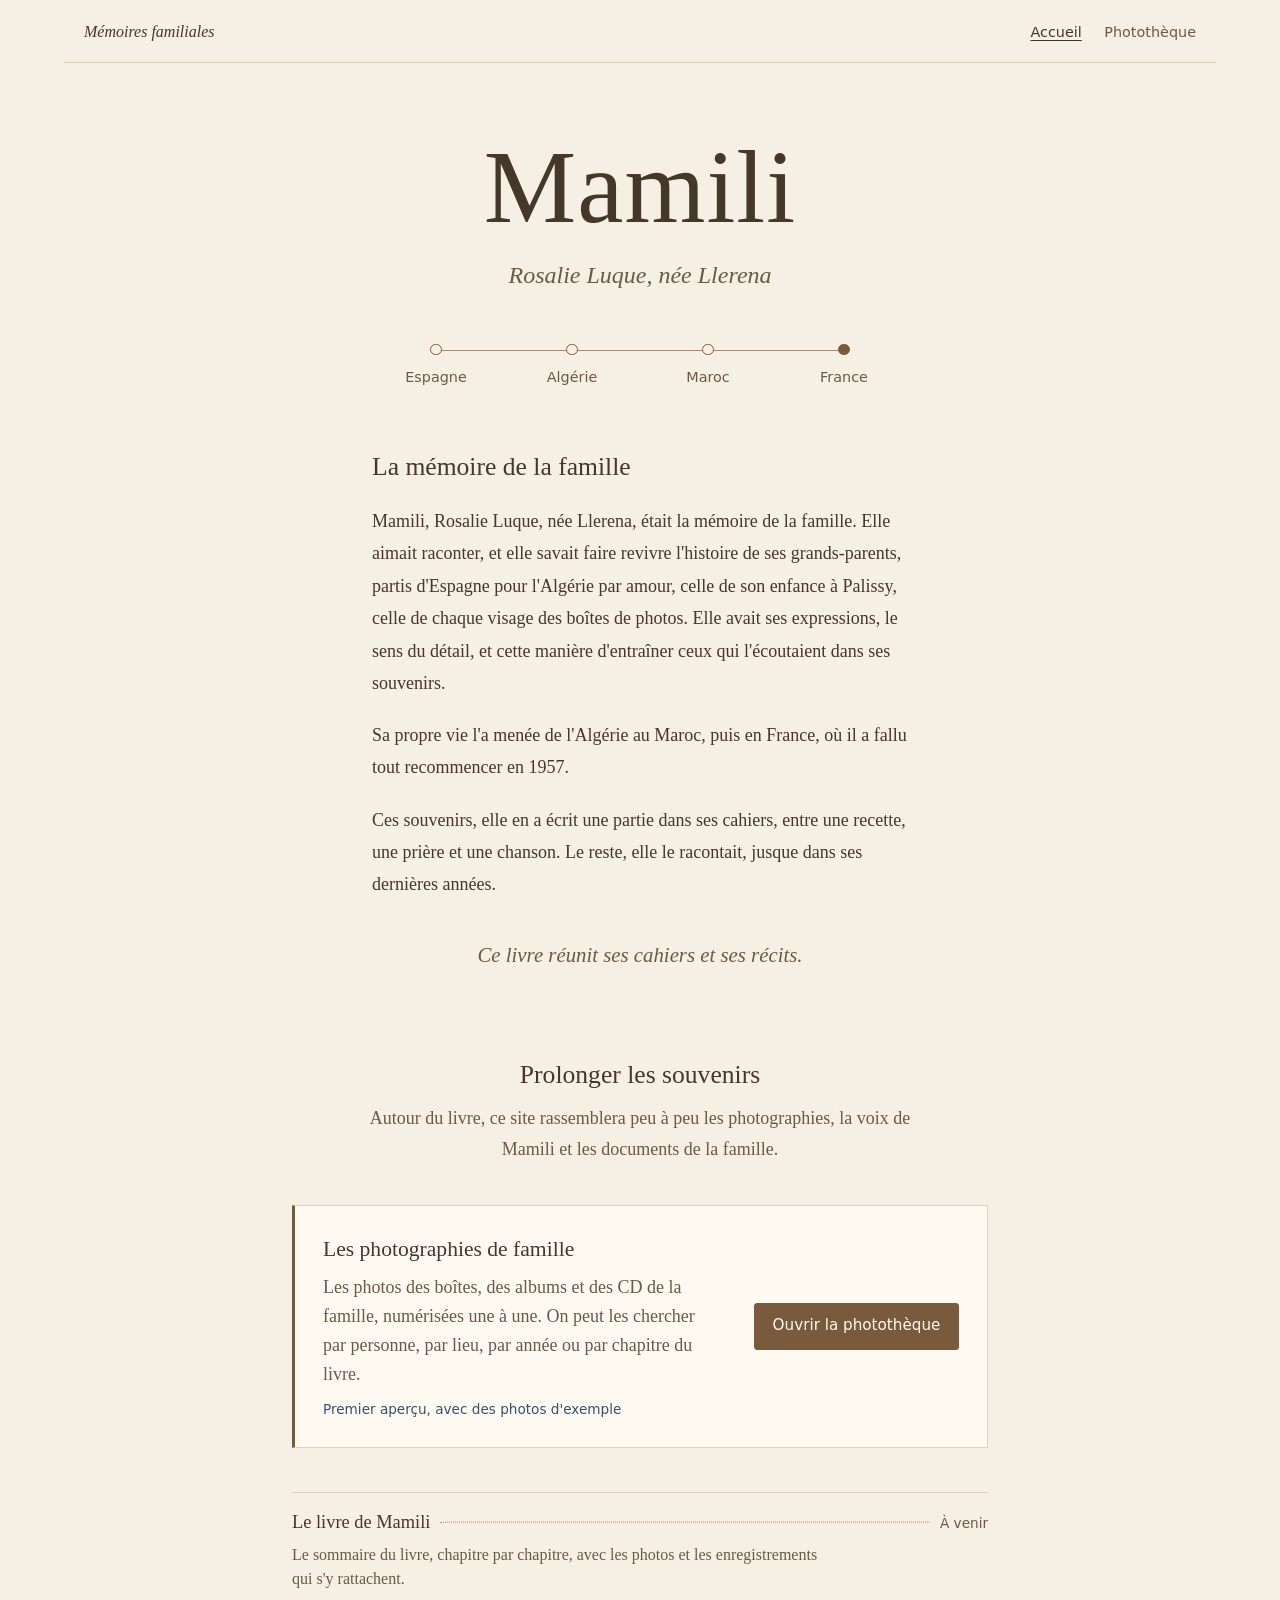
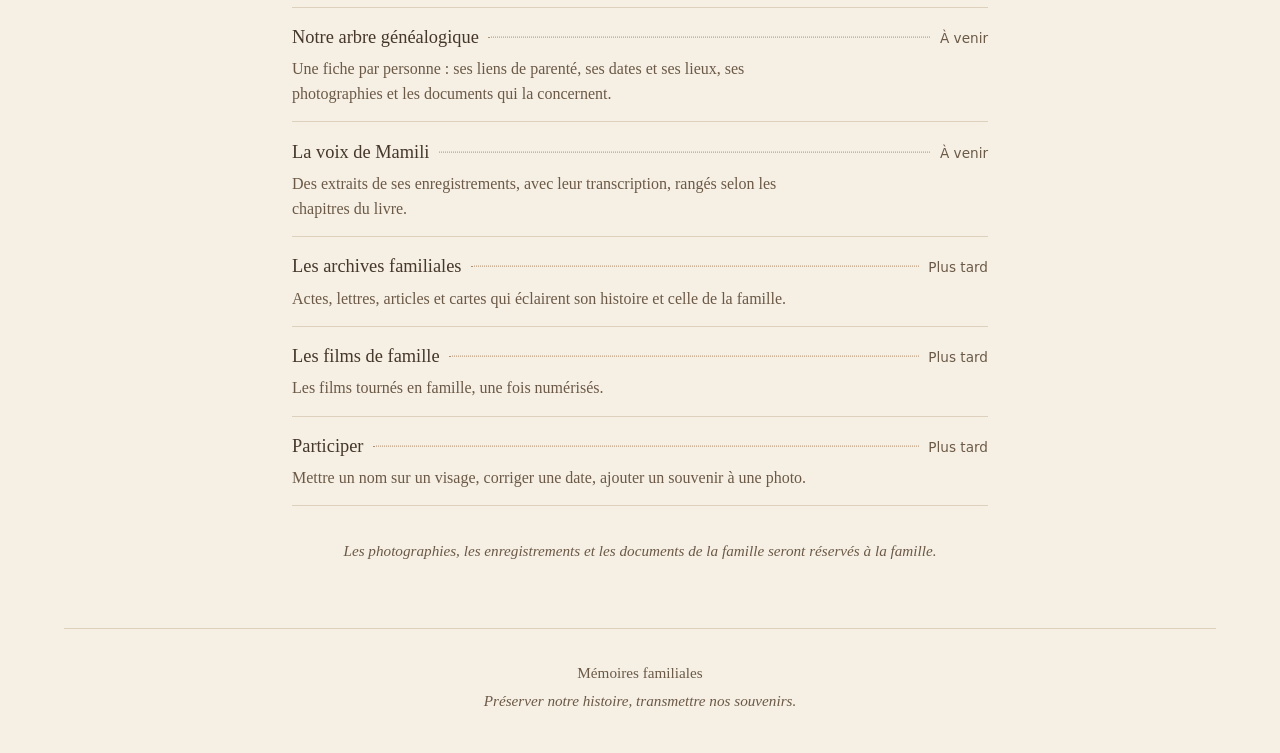
==== index.html @ b8edb874 "Page d'accueil et premier aperçu de la photothèque - Accueil : présentation conservée, rubriques à v" ====
<!DOCTYPE html>
<html lang="fr">
<head>
<meta charset="UTF-8">
<meta name="viewport" content="width=device-width, initial-scale=1">
<title>Mamili — Mémoires familiales</title>
<meta name="description" content="Mamili, Rosalie Luque, née Llerena : le livre de ses souvenirs et l'espace numérique de la famille.">
<meta name="robots" content="noindex">
<link rel="icon" href="assets/img/favicon.svg" type="image/svg+xml">
<link rel="stylesheet" href="assets/css/site.css">
<link rel="stylesheet" href="assets/css/accueil.css">
</head>
<body>

<header class="bandeau">
  <a class="bandeau__nom" href="index.html">Mémoires familiales</a>
  <nav aria-label="Navigation principale">
    <ul>
      <li><a href="index.html" aria-current="page">Accueil</a></li>
      <li><a href="phototheque/index.html">Photothèque</a></li>
    </ul>
  </nav>
</header>

<main>
  <section class="ouverture">
    <h1>Mamili</h1>
    <p class="sous-titre">Rosalie Luque, née Llerena</p>
    <ol class="route" aria-label="Les pays de son histoire">
      <li>Espagne</li>
      <li>Algérie</li>
      <li>Maroc</li>
      <li>France</li>
    </ol>
  </section>

  <article class="recit">
    <h2>La mémoire de la famille</h2>

    <p>Mamili, Rosalie Luque, née Llerena, était la mémoire de la famille. Elle aimait raconter, et elle savait faire revivre l'histoire de ses grands-parents, partis d'Espagne pour l'Algérie par amour, celle de son enfance à Palissy, celle de chaque visage des boîtes de photos. Elle avait ses expressions, le sens du détail, et cette manière d'entraîner ceux qui l'écoutaient dans ses souvenirs.</p>

    <p>Sa propre vie l'a menée de l'Algérie au Maroc, puis en France, où il a fallu tout recommencer en 1957.</p>

    <p>Ces souvenirs, elle en a écrit une partie dans ses cahiers, entre une recette, une prière et une chanson. Le reste, elle le racontait, jusque dans ses dernières années.</p>

    <p class="envoi">Ce livre réunit ses cahiers et ses récits.</p>
  </article>

  <section class="prolonger" aria-labelledby="titre-prolonger">
    <h2 id="titre-prolonger">Prolonger les souvenirs</h2>
    <p class="chapeau">Autour du livre, ce site rassemblera peu à peu les photographies, la voix de Mamili et les documents de la famille.</p>

    <div class="rubrique-ouverte">
      <div>
        <h3>Les photographies de famille</h3>
        <p>Les photos des boîtes, des albums et des CD de la famille, numérisées une à une. On peut les chercher par personne, par lieu, par année ou par chapitre du livre.</p>
        <span class="etat">Premier aperçu, avec des photos d'exemple</span>
      </div>
      <a class="bouton" href="phototheque/index.html">Ouvrir la photothèque</a>
    </div>

    <ul class="sommaire">
      <li>
        <div class="ligne"><h3>Le livre de Mamili</h3><span class="etat">À venir</span></div>
        <p>Le sommaire du livre, chapitre par chapitre, avec les photos et les enregistrements qui s'y rattachent.</p>
      </li>
      <li>
        <div class="ligne"><h3>Notre arbre généalogique</h3><span class="etat">À venir</span></div>
        <p>Une fiche par personne : ses liens de parenté, ses dates et ses lieux, ses photographies et les documents qui la concernent.</p>
      </li>
      <li>
        <div class="ligne"><h3>La voix de Mamili</h3><span class="etat">À venir</span></div>
        <p>Des extraits de ses enregistrements, avec leur transcription, rangés selon les chapitres du livre.</p>
      </li>
      <li>
        <div class="ligne"><h3>Les archives familiales</h3><span class="etat">Plus tard</span></div>
        <p>Actes, lettres, articles et cartes qui éclairent son histoire et celle de la famille.</p>
      </li>
      <li>
        <div class="ligne"><h3>Les films de famille</h3><span class="etat">Plus tard</span></div>
        <p>Les films tournés en famille, une fois numérisés.</p>
      </li>
      <li>
        <div class="ligne"><h3>Participer</h3><span class="etat">Plus tard</span></div>
        <p>Mettre un nom sur un visage, corriger une date, ajouter un souvenir à une photo.</p>
      </li>
    </ul>

    <p class="note">Les photographies, les enregistrements et les documents de la famille seront réservés à la famille.</p>
  </section>
</main>

<footer class="pied">
  <p>Mémoires familiales</p>
  <em>Préserver notre histoire, transmettre nos souvenirs.</em>
</footer>

</body>
</html>
---- assets/css/site.css ----
/* Mémoires familiales — styles communs
   Palette tirée du livre : papier, encre sépia, café au lait, et le bleu
   du stylo qui a écrit au dos des photos. */

:root {
  --papier: #f6f0e4;
  --carton: #fffaf1;
  --encre: #45372a;
  --encre-douce: #6b5946;
  --cafe: #b08e6b;
  --cafe-fonce: #7a5a3c;
  --filet: #ddd0bc;
  --stylo: #34506e;

  --serif: "Iowan Old Style", "Palatino Linotype", Palatino, "Book Antiqua", Georgia, serif;
  --sans: system-ui, -apple-system, "Segoe UI", Roboto, "Helvetica Neue", sans-serif;

  --mesure: 36rem;
  --large: 72rem;
}

*, *::before, *::after { box-sizing: border-box; }

html { -webkit-text-size-adjust: 100%; }

body {
  margin: 0;
  background: var(--papier);
  color: var(--encre);
  font-family: var(--serif);
  font-size: 1.125rem;
  line-height: 1.7;
}

img { max-width: 100%; display: block; }

[hidden] { display: none !important; }

a { color: var(--cafe-fonce); text-underline-offset: 0.18em; text-decoration-thickness: 1px; }
a:hover { color: var(--encre); }

:focus-visible {
  outline: 2px solid var(--stylo);
  outline-offset: 3px;
  border-radius: 2px;
}

.visuellement-cache {
  position: absolute !important;
  width: 1px; height: 1px;
  overflow: hidden;
  clip: rect(0 0 0 0);
  white-space: nowrap;
}

/* ---------- Bandeau du site ---------- */

.bandeau {
  display: flex;
  align-items: baseline;
  justify-content: space-between;
  gap: 1rem;
  max-width: var(--large);
  margin: 0 auto;
  padding: 1.1rem 1.25rem;
  border-bottom: 1px solid var(--filet);
}

.bandeau__nom {
  font-size: 1rem;
  font-style: italic;
  color: var(--encre);
  text-decoration: none;
}

.bandeau nav ul {
  display: flex;
  gap: 1.4rem;
  margin: 0;
  padding: 0;
  list-style: none;
  font-family: var(--sans);
  font-size: 0.9rem;
}

.bandeau nav a { color: var(--encre-douce); text-decoration: none; }
.bandeau nav a:hover { color: var(--encre); text-decoration: underline; }
.bandeau nav a[aria-current="page"] { color: var(--encre); text-decoration: underline; }

/* ---------- Pied de page ---------- */

.pied {
  max-width: var(--large);
  margin: 4rem auto 0;
  padding: 2rem 1.25rem 2.5rem;
  border-top: 1px solid var(--filet);
  text-align: center;
  color: var(--encre-douce);
  font-size: 0.95rem;
  line-height: 1.6;
}

.pied p { margin: 0; }
.pied em { display: block; margin-top: 0.2rem; }

/* ---------- Boutons ---------- */

.bouton {
  display: inline-block;
  padding: 0.6rem 1.1rem;
  border: 1px solid var(--cafe-fonce);
  border-radius: 3px;
  background: var(--cafe-fonce);
  color: var(--carton);
  font-family: var(--sans);
  font-size: 0.95rem;
  text-decoration: none;
  cursor: pointer;
}

.bouton:hover { background: var(--encre); border-color: var(--encre); color: var(--carton); }

.bouton--discret {
  background: transparent;
  color: var(--cafe-fonce);
}

.bouton--discret:hover { background: var(--carton); color: var(--encre); border-color: var(--encre); }

@media (prefers-reduced-motion: reduce) {
  *, *::before, *::after {
    animation-duration: 0.01ms !important;
    animation-iteration-count: 1 !important;
    transition-duration: 0.01ms !important;
  }
}
---- assets/css/accueil.css ----
/* Page d'accueil */

.ouverture {
  max-width: var(--large);
  margin: 0 auto;
  padding: 4.5rem 1.25rem 3.5rem;
  text-align: center;
}

.ouverture h1 {
  margin: 0;
  font-size: clamp(3.6rem, 12vw, 6.5rem);
  font-weight: normal;
  line-height: 1;
  letter-spacing: 0.01em;
}

.ouverture .sous-titre {
  margin: 1rem 0 0;
  font-size: clamp(1.2rem, 3.4vw, 1.5rem);
  font-style: italic;
  color: var(--encre-douce);
}

/* La route de sa vie : un trait, quatre étapes. */

.route {
  --hauteur-point: 0.7rem;
  position: relative;
  display: grid;
  grid-template-columns: repeat(4, 1fr);
  max-width: 34rem;
  margin: 3rem auto 0;
  padding: 0;
  list-style: none;
  font-family: var(--sans);
  font-size: 0.9rem;
  color: var(--encre-douce);
}

.route::before {
  content: "";
  position: absolute;
  top: calc(var(--hauteur-point) / 2);
  left: 12.5%;
  right: 12.5%;
  height: 1px;
  background: var(--cafe);
  transform-origin: left center;
  animation: tracer 1.6s cubic-bezier(.5, 0, .2, 1) 0.3s both;
}

.route li {
  position: relative;
  padding-top: calc(var(--hauteur-point) + 0.6rem);
  animation: apparaitre 0.5s ease-out both;
}

.route li::before {
  content: "";
  position: absolute;
  top: 0;
  left: 50%;
  width: var(--hauteur-point);
  height: var(--hauteur-point);
  margin-left: calc(var(--hauteur-point) / -2);
  border: 1px solid var(--cafe-fonce);
  border-radius: 50%;
  background: var(--papier);
}

.route li:last-child::before { background: var(--cafe-fonce); }

.route li:nth-child(1) { animation-delay: 0.3s; }
.route li:nth-child(2) { animation-delay: 0.75s; }
.route li:nth-child(3) { animation-delay: 1.2s; }
.route li:nth-child(4) { animation-delay: 1.65s; }

@keyframes tracer { from { transform: scaleX(0); } to { transform: scaleX(1); } }
@keyframes apparaitre { from { opacity: 0; } to { opacity: 1; } }

/* Le texte de présentation */

.recit {
  max-width: var(--mesure);
  margin: 0 auto;
  padding: 0 1.25rem;
}

.recit h2 {
  margin: 0 0 1rem;
  font-size: 1.6rem;
  font-weight: normal;
}

.recit p { margin: 0 0 1.1em; line-height: 1.8; }

.recit .envoi {
  margin: 2.2rem 0 0;
  text-align: center;
  font-size: 1.3rem;
  font-style: italic;
  color: var(--encre-douce);
}

/* Prolonger les souvenirs */

.prolonger {
  max-width: 46rem;
  margin: 5rem auto 0;
  padding: 0 1.25rem;
}

.prolonger > h2 {
  margin: 0 0 0.4rem;
  font-size: 1.6rem;
  font-weight: normal;
  text-align: center;
}

.prolonger > .chapeau {
  margin: 0 auto 2.5rem;
  max-width: var(--mesure);
  text-align: center;
  color: var(--encre-douce);
}

/* La rubrique ouverte */

.rubrique-ouverte {
  display: grid;
  grid-template-columns: 1fr auto;
  gap: 1rem 2rem;
  align-items: center;
  padding: 1.6rem 1.75rem;
  background: var(--carton);
  border: 1px solid var(--filet);
  border-left: 3px solid var(--cafe-fonce);
}

.rubrique-ouverte h3 {
  margin: 0;
  font-size: 1.35rem;
  font-weight: normal;
}

.rubrique-ouverte p { margin: 0.35rem 0 0; color: var(--encre-douce); line-height: 1.6; }

.rubrique-ouverte .etat {
  display: block;
  margin-top: 0.6rem;
  font-family: var(--sans);
  font-size: 0.85rem;
  color: var(--stylo);
}

/* Le sommaire des rubriques à venir */

.sommaire {
  margin: 2.75rem 0 0;
  padding: 0;
  list-style: none;
}

.sommaire li { padding: 0.9rem 0; border-bottom: 1px solid var(--filet); }
.sommaire li:first-child { border-top: 1px solid var(--filet); }

.sommaire .ligne {
  display: flex;
  align-items: baseline;
  gap: 0.6rem;
}

.sommaire h3 {
  margin: 0;
  font-size: 1.15rem;
  font-weight: normal;
}

/* points de conduite, comme dans le sommaire du livre */
.sommaire .ligne::after {
  content: "";
  order: 2;
  flex: 1;
  min-width: 1.5rem;
  border-bottom: 1px dotted var(--cafe);
  transform: translateY(-0.3em);
}

.sommaire .etat {
  order: 3;
  font-family: var(--sans);
  font-size: 0.85rem;
  color: var(--encre-douce);
  white-space: nowrap;
}

.sommaire p {
  margin: 0.25rem 0 0;
  max-width: 34rem;
  font-size: 1rem;
  line-height: 1.55;
  color: var(--encre-douce);
}

.prolonger .note {
  margin: 2rem 0 0;
  font-size: 0.95rem;
  font-style: italic;
  color: var(--encre-douce);
  text-align: center;
}

@media (max-width: 34rem) {
  .ouverture { padding-top: 3rem; }
  .route { font-size: 0.8rem; }
  .rubrique-ouverte { grid-template-columns: 1fr; padding: 1.3rem 1.2rem; }
  .rubrique-ouverte .bouton { justify-self: start; }
}
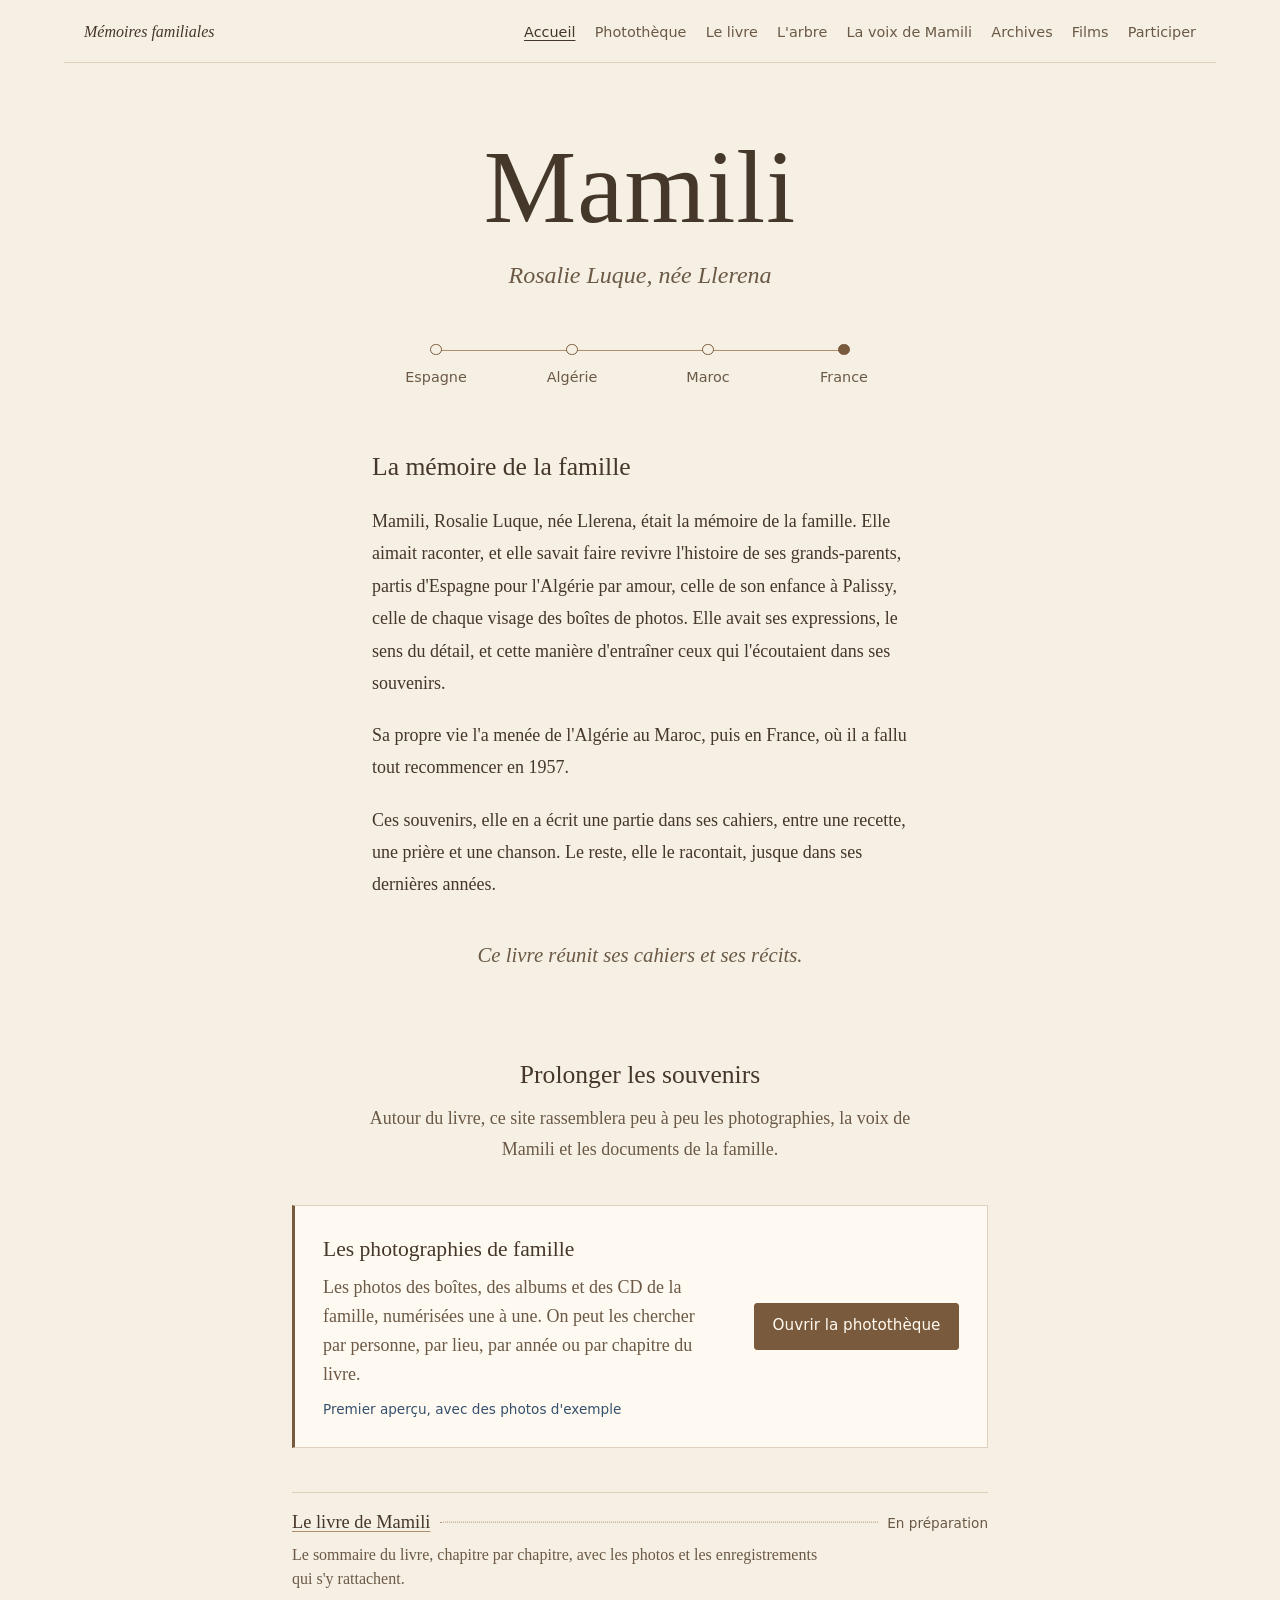
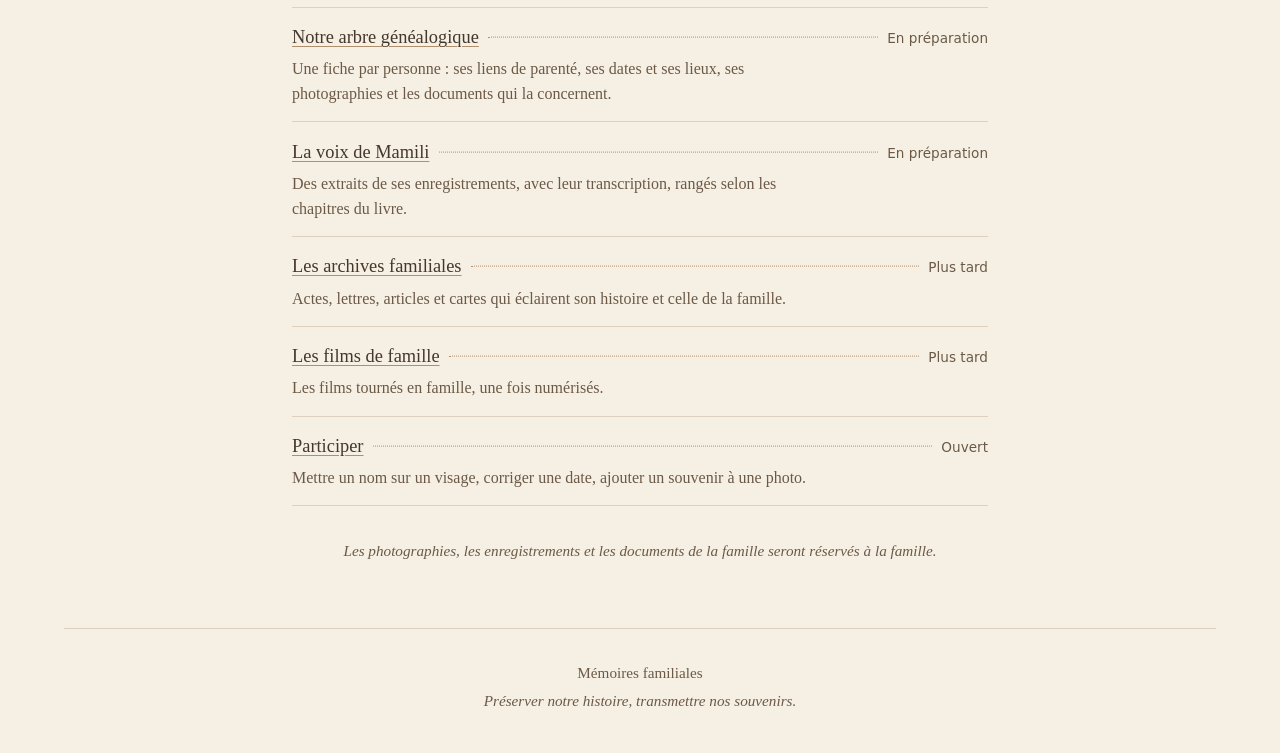
==== commit 94284a83: "Structure des autres rubriques : livre, arbre, voix, archives, films, participer - Menu commun const" ====
--- a/index.html
+++ b/index.html
@@ -10,16 +10,11 @@
 <link rel="stylesheet" href="assets/css/site.css">
 <link rel="stylesheet" href="assets/css/accueil.css">
 </head>
-<body>
+<body data-racine="" data-page="accueil">
 
 <header class="bandeau">
   <a class="bandeau__nom" href="index.html">Mémoires familiales</a>
-  <nav aria-label="Navigation principale">
-    <ul>
-      <li><a href="index.html" aria-current="page">Accueil</a></li>
-      <li><a href="phototheque/index.html">Photothèque</a></li>
-    </ul>
-  </nav>
+  <nav aria-label="Navigation principale" data-nav><a href="phototheque/index.html">Photothèque</a></nav>
 </header>
 
 <main>
@@ -61,27 +56,27 @@
 
     <ul class="sommaire">
       <li>
-        <div class="ligne"><h3>Le livre de Mamili</h3><span class="etat">À venir</span></div>
+        <div class="ligne"><h3><a href="livre/index.html">Le livre de Mamili</a></h3><span class="etat">En préparation</span></div>
         <p>Le sommaire du livre, chapitre par chapitre, avec les photos et les enregistrements qui s'y rattachent.</p>
       </li>
       <li>
-        <div class="ligne"><h3>Notre arbre généalogique</h3><span class="etat">À venir</span></div>
+        <div class="ligne"><h3><a href="arbre/index.html">Notre arbre généalogique</a></h3><span class="etat">En préparation</span></div>
         <p>Une fiche par personne : ses liens de parenté, ses dates et ses lieux, ses photographies et les documents qui la concernent.</p>
       </li>
       <li>
-        <div class="ligne"><h3>La voix de Mamili</h3><span class="etat">À venir</span></div>
+        <div class="ligne"><h3><a href="voix/index.html">La voix de Mamili</a></h3><span class="etat">En préparation</span></div>
         <p>Des extraits de ses enregistrements, avec leur transcription, rangés selon les chapitres du livre.</p>
       </li>
       <li>
-        <div class="ligne"><h3>Les archives familiales</h3><span class="etat">Plus tard</span></div>
+        <div class="ligne"><h3><a href="archives/index.html">Les archives familiales</a></h3><span class="etat">Plus tard</span></div>
         <p>Actes, lettres, articles et cartes qui éclairent son histoire et celle de la famille.</p>
       </li>
       <li>
-        <div class="ligne"><h3>Les films de famille</h3><span class="etat">Plus tard</span></div>
+        <div class="ligne"><h3><a href="films/index.html">Les films de famille</a></h3><span class="etat">Plus tard</span></div>
         <p>Les films tournés en famille, une fois numérisés.</p>
       </li>
       <li>
-        <div class="ligne"><h3>Participer</h3><span class="etat">Plus tard</span></div>
+        <div class="ligne"><h3><a href="participer/index.html">Participer</a></h3><span class="etat">Ouvert</span></div>
         <p>Mettre un nom sur un visage, corriger une date, ajouter un souvenir à une photo.</p>
       </li>
     </ul>
@@ -95,5 +90,6 @@
   <em>Préserver notre histoire, transmettre nos souvenirs.</em>
 </footer>
 
+<script src="assets/js/site.js"></script>
 </body>
 </html>
--- a/assets/css/site.css
+++ b/assets/css/site.css
@@ -56,6 +56,7 @@
 /* ---------- Bandeau du site ---------- */
 
 .bandeau {
+  position: relative;
   display: flex;
   align-items: baseline;
   justify-content: space-between;
@@ -67,6 +68,7 @@
 }
 
 .bandeau__nom {
+  flex: none;
   font-size: 1rem;
   font-style: italic;
   color: var(--encre);
@@ -75,7 +77,9 @@
 
 .bandeau nav ul {
   display: flex;
-  gap: 1.4rem;
+  flex-wrap: wrap;
+  justify-content: flex-end;
+  gap: 0.3rem 1.2rem;
   margin: 0;
   padding: 0;
   list-style: none;
@@ -83,9 +87,79 @@
   font-size: 0.9rem;
 }
 
-.bandeau nav a { color: var(--encre-douce); text-decoration: none; }
+.bandeau nav a { color: var(--encre-douce); text-decoration: none; white-space: nowrap; }
 .bandeau nav a:hover { color: var(--encre); text-decoration: underline; }
 .bandeau nav a[aria-current="page"] { color: var(--encre); text-decoration: underline; }
+
+.menu-bouton {
+  display: none;
+  padding: 0.35rem 0.8rem;
+  border: 1px solid var(--filet);
+  border-radius: 3px;
+  background: var(--carton);
+  color: var(--encre);
+  font-family: var(--sans);
+  font-size: 0.9rem;
+  cursor: pointer;
+}
+
+@media (max-width: 62rem) {
+  .bandeau { align-items: center; }
+  .menu-bouton { display: inline-block; }
+  .bandeau nav ul {
+    position: absolute;
+    top: 100%;
+    left: 0;
+    right: 0;
+    z-index: 30;
+    display: none;
+    flex-direction: column;
+    gap: 0;
+    padding: 0.4rem 1.25rem 0.8rem;
+    background: var(--papier);
+    border-bottom: 1px solid var(--filet);
+    box-shadow: 0 8px 16px rgba(69, 55, 42, 0.12);
+    font-size: 1rem;
+  }
+  .bandeau nav ul.ouvert { display: flex; }
+  .bandeau nav li a { display: block; padding: 0.6rem 0; border-bottom: 1px solid var(--filet); }
+  .bandeau nav li:last-child a { border-bottom: 0; }
+}
+
+/* ---------- En-tête des pages intérieures ---------- */
+
+.page {
+  max-width: var(--large);
+  margin: 0 auto;
+  padding: 0 1.25rem;
+}
+
+.tete { padding: 3rem 0 1.5rem; max-width: 46rem; }
+
+.tete h1 {
+  margin: 0;
+  font-size: clamp(2rem, 5vw, 2.8rem);
+  font-weight: normal;
+  line-height: 1.15;
+}
+
+.resume { margin: 0.6rem 0 0; color: var(--encre-douce); }
+
+.avis {
+  margin: 0 0 1.5rem;
+  padding: 0.75rem 1rem;
+  max-width: 46rem;
+  border-left: 3px solid var(--stylo);
+  background: var(--carton);
+  color: var(--stylo);
+  font-size: 1rem;
+  font-style: italic;
+  line-height: 1.5;
+}
+
+@media (max-width: 46rem) {
+  .tete { padding-top: 2rem; }
+}
 
 /* ---------- Pied de page ---------- */
 
@@ -127,6 +201,19 @@
 
 .bouton--discret:hover { background: var(--carton); color: var(--encre); border-color: var(--encre); }
 
+/* bouton qui a l'air d'un lien */
+.lien-effacer {
+  padding: 0.25rem 0.4rem;
+  border: 0;
+  background: none;
+  color: var(--cafe-fonce);
+  font-family: var(--sans);
+  font-size: 0.85rem;
+  text-decoration: underline;
+  text-underline-offset: 0.18em;
+  cursor: pointer;
+}
+
 @media (prefers-reduced-motion: reduce) {
   *, *::before, *::after {
     animation-duration: 0.01ms !important;
--- a/assets/css/accueil.css
+++ b/assets/css/accueil.css
@@ -177,6 +177,9 @@
   font-weight: normal;
 }
 
+.sommaire h3 a { color: var(--encre); text-decoration-color: var(--cafe); }
+.sommaire h3 a:hover { color: var(--cafe-fonce); }
+
 /* points de conduite, comme dans le sommaire du livre */
 .sommaire .ligne::after {
   content: "";
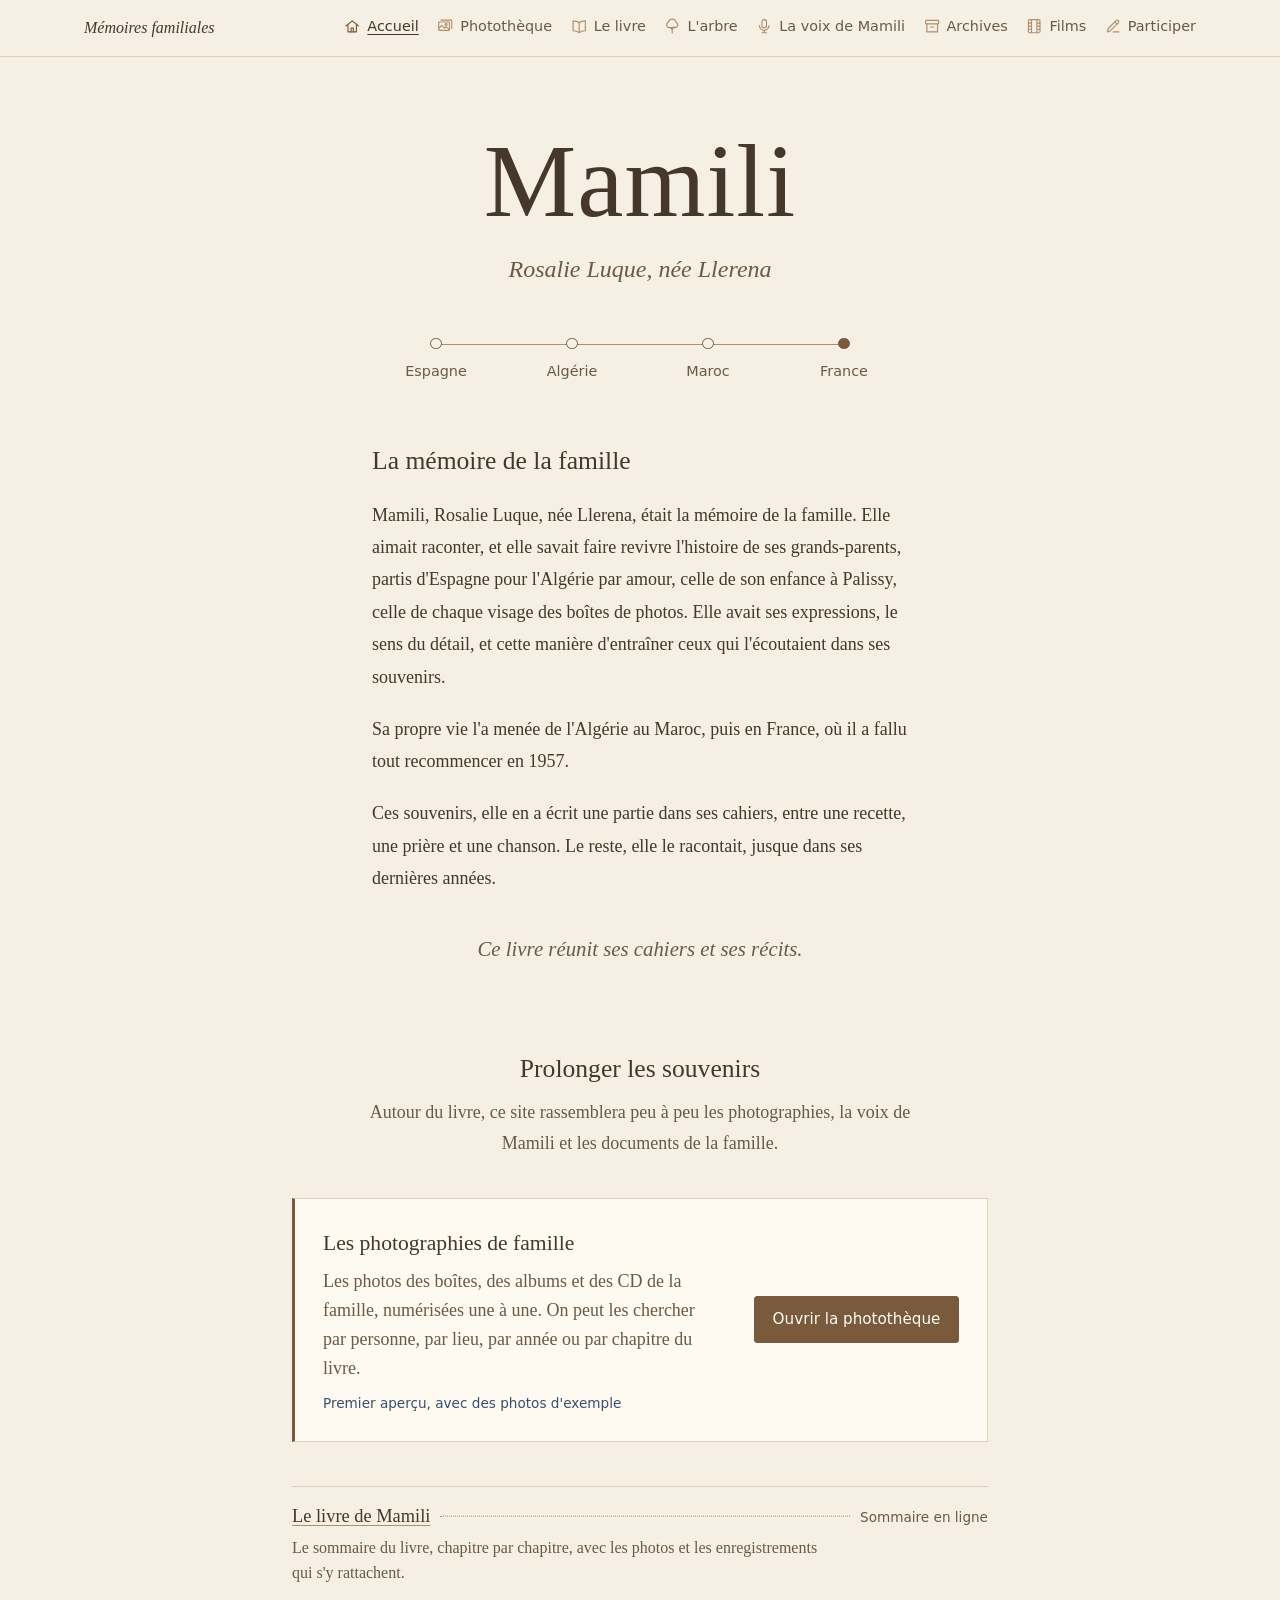
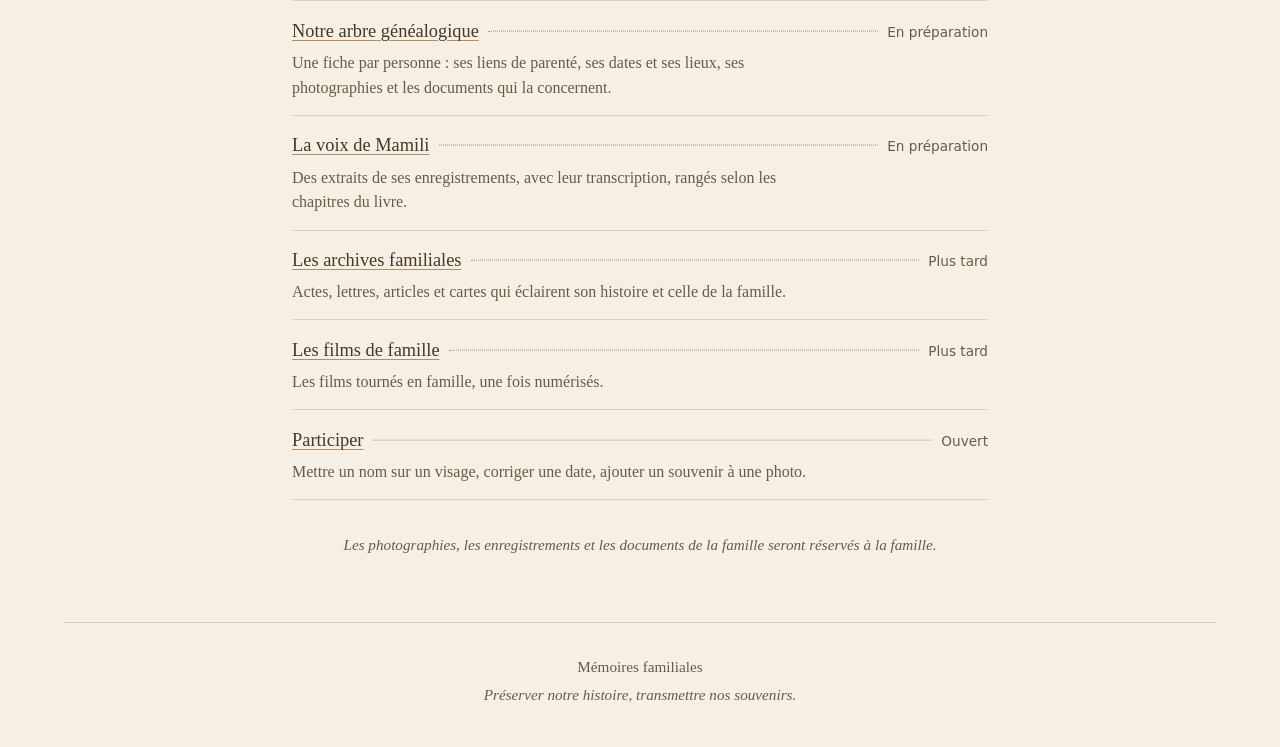
==== commit 52ffa933: "Le livre : sommaire réel en ligne (14 parties, 108 chapitres) - data/livre.js et data/livre.json (mo" ====
--- a/index.html
+++ b/index.html
@@ -56,7 +56,7 @@
 
     <ul class="sommaire">
       <li>
-        <div class="ligne"><h3><a href="livre/index.html">Le livre de Mamili</a></h3><span class="etat">En préparation</span></div>
+        <div class="ligne"><h3><a href="livre/index.html">Le livre de Mamili</a></h3><span class="etat">Sommaire en ligne</span></div>
         <p>Le sommaire du livre, chapitre par chapitre, avec les photos et les enregistrements qui s'y rattachent.</p>
       </li>
       <li>
--- a/assets/css/site.css
+++ b/assets/css/site.css
@@ -55,17 +55,27 @@
 
 /* ---------- Bandeau du site ---------- */
 
+/* La barre du haut reste visible pendant le défilement (iPhone compris) */
 .bandeau {
-  position: relative;
+  position: -webkit-sticky;
+  position: sticky;
+  top: 0;
+  z-index: 40;
   display: flex;
-  align-items: baseline;
+  align-items: center;
   justify-content: space-between;
   gap: 1rem;
-  max-width: var(--large);
-  margin: 0 auto;
-  padding: 1.1rem 1.25rem;
+  padding: 0.85rem max(1.25rem, calc((100% - var(--large)) / 2 + 1.25rem));
+  background: rgba(246, 240, 228, 0.96);
+  -webkit-backdrop-filter: saturate(1.2) blur(8px);
+  backdrop-filter: saturate(1.2) blur(8px);
   border-bottom: 1px solid var(--filet);
-}
+  transition: box-shadow 0.2s ease;
+}
+
+.bandeau.defile { box-shadow: 0 2px 10px rgba(69, 55, 42, 0.1); }
+
+html { scroll-padding-top: 4.5rem; }
 
 .bandeau__nom {
   flex: none;
@@ -79,7 +89,7 @@
   display: flex;
   flex-wrap: wrap;
   justify-content: flex-end;
-  gap: 0.3rem 1.2rem;
+  gap: 0.3rem 1.1rem;
   margin: 0;
   padding: 0;
   list-style: none;
@@ -87,7 +97,19 @@
   font-size: 0.9rem;
 }
 
-.bandeau nav a { color: var(--encre-douce); text-decoration: none; white-space: nowrap; }
+.bandeau nav a {
+  display: inline-flex;
+  align-items: center;
+  gap: 0.35rem;
+  color: var(--encre-douce);
+  text-decoration: none;
+  white-space: nowrap;
+}
+
+.bandeau nav .icone { display: inline-flex; color: var(--cafe); }
+.bandeau nav .icone svg { width: 1.15rem; height: 1.15rem; }
+.bandeau nav a:hover .icone,
+.bandeau nav a[aria-current="page"] .icone { color: var(--cafe-fonce); }
 .bandeau nav a:hover { color: var(--encre); text-decoration: underline; }
 .bandeau nav a[aria-current="page"] { color: var(--encre); text-decoration: underline; }
 
@@ -103,8 +125,7 @@
   cursor: pointer;
 }
 
-@media (max-width: 62rem) {
-  .bandeau { align-items: center; }
+@media (max-width: 72rem) {
   .menu-bouton { display: inline-block; }
   .bandeau nav ul {
     position: absolute;
@@ -118,11 +139,16 @@
     padding: 0.4rem 1.25rem 0.8rem;
     background: var(--papier);
     border-bottom: 1px solid var(--filet);
+    max-height: calc(100vh - 4rem);
+    overflow-y: auto;
+    padding-left: max(1.25rem, env(safe-area-inset-left));
+    padding-right: max(1.25rem, env(safe-area-inset-right));
     box-shadow: 0 8px 16px rgba(69, 55, 42, 0.12);
     font-size: 1rem;
   }
   .bandeau nav ul.ouvert { display: flex; }
-  .bandeau nav li a { display: block; padding: 0.6rem 0; border-bottom: 1px solid var(--filet); }
+  .bandeau nav li a { display: flex; gap: 0.7rem; padding: 0.65rem 0; border-bottom: 1px solid var(--filet); }
+  .bandeau nav .icone svg { width: 1.3rem; height: 1.3rem; }
   .bandeau nav li:last-child a { border-bottom: 0; }
 }
 
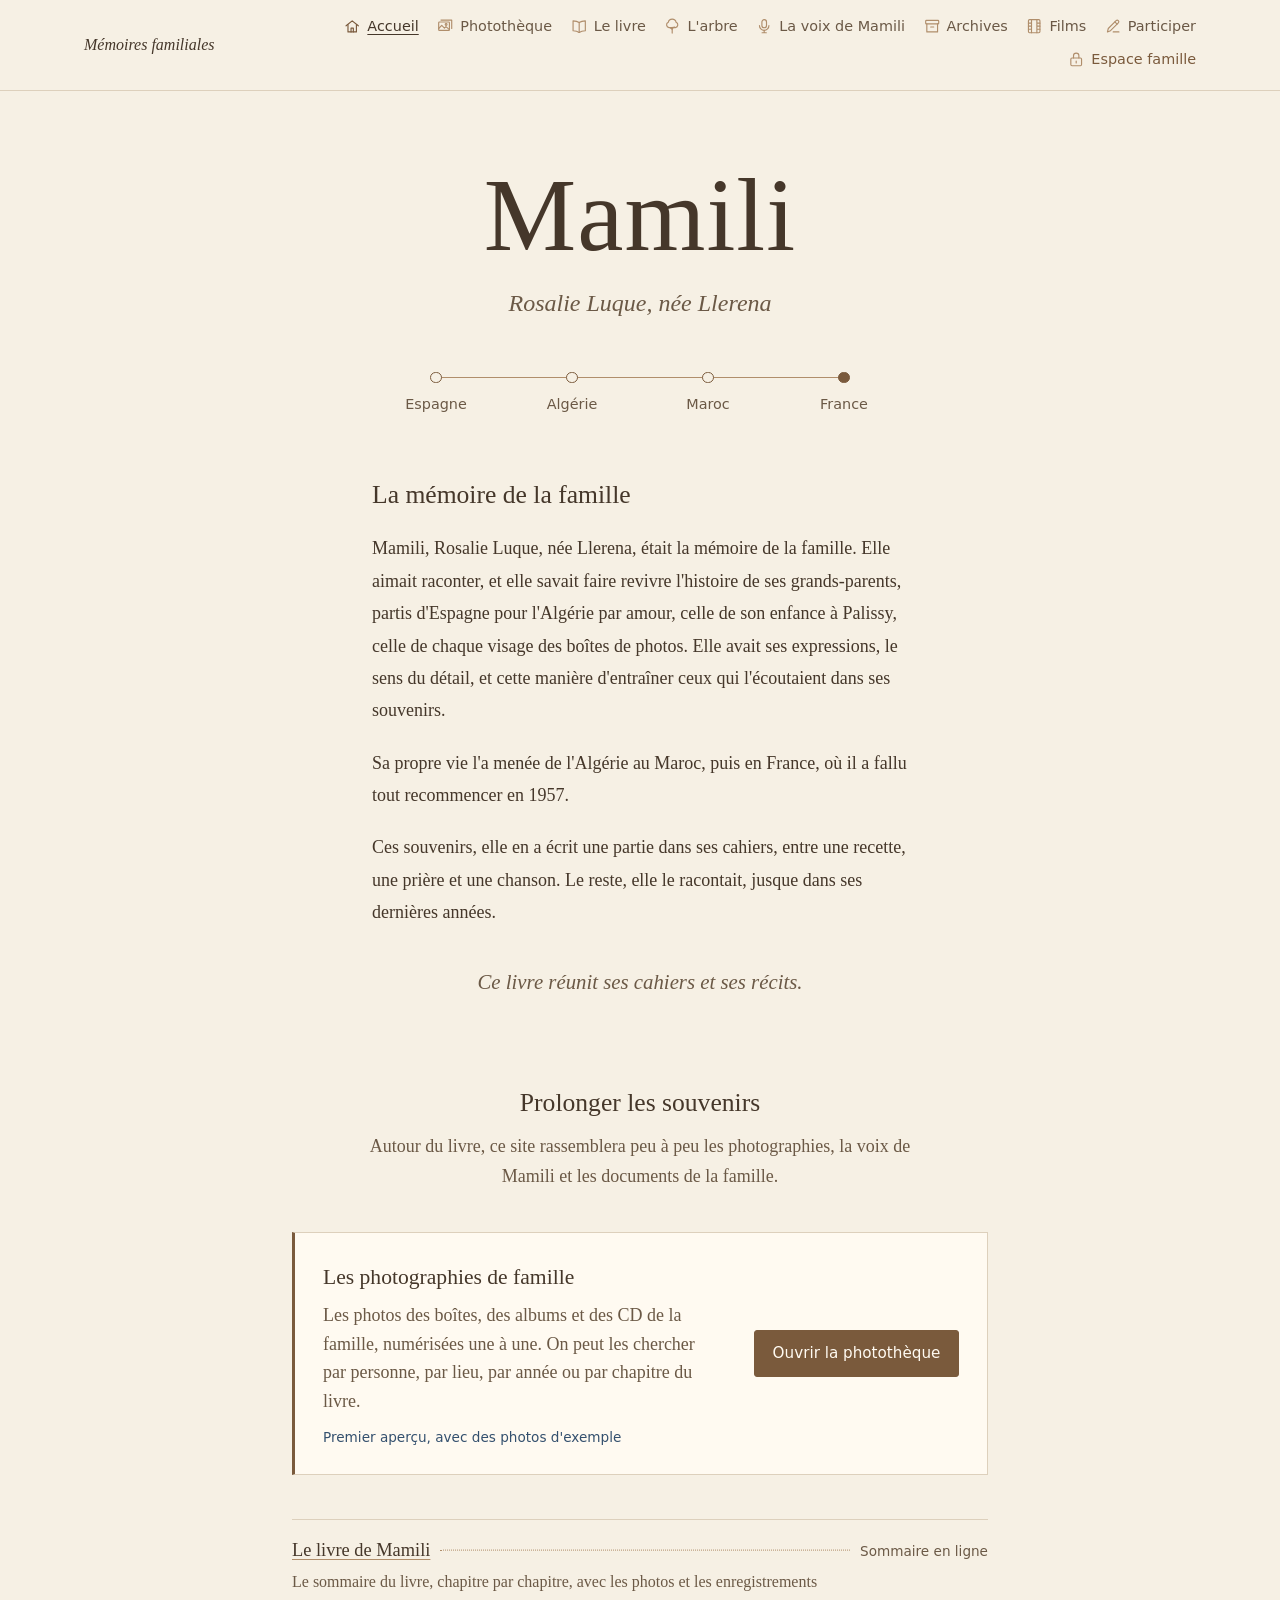
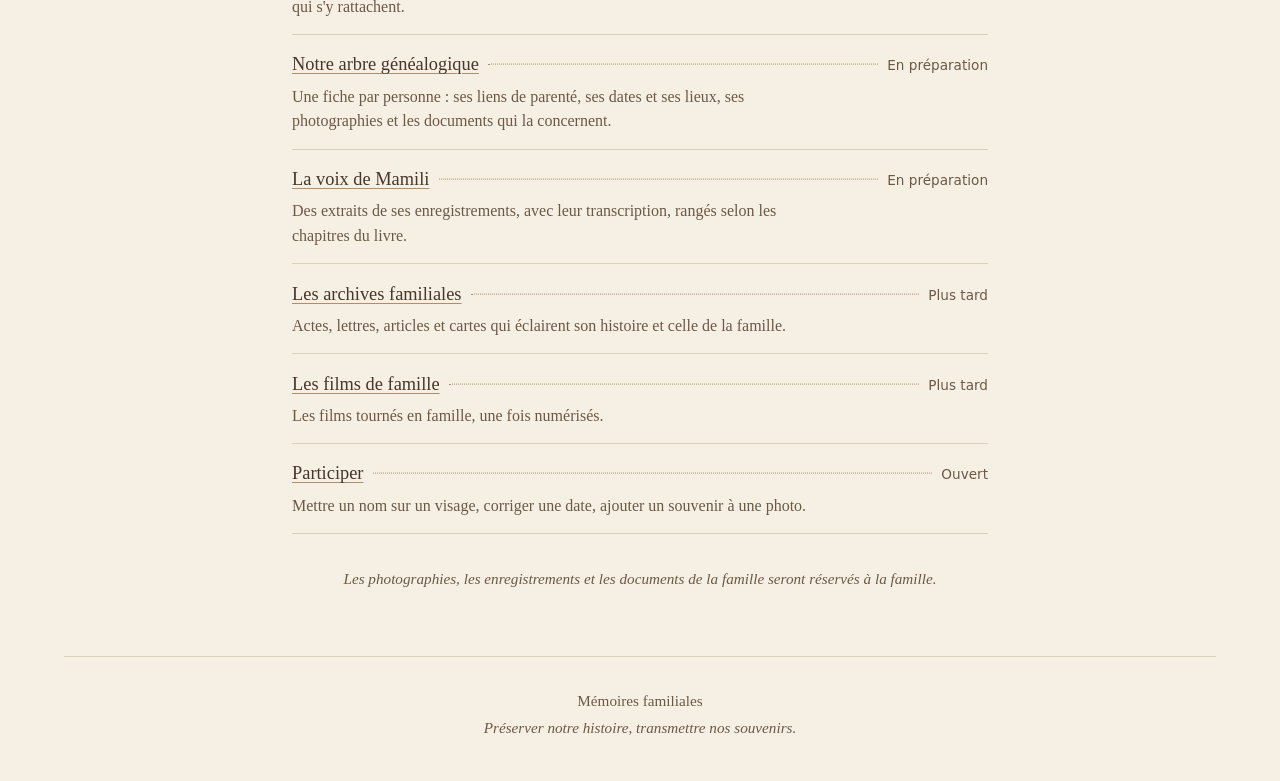
==== commit 942b095e: "La voix de Mamili : catalogue des extraits, page enrichie, espace famille - outils/catalogue_voix.py" ====
--- a/index.html
+++ b/index.html
@@ -49,7 +49,7 @@
       <div>
         <h3>Les photographies de famille</h3>
         <p>Les photos des boîtes, des albums et des CD de la famille, numérisées une à une. On peut les chercher par personne, par lieu, par année ou par chapitre du livre.</p>
-        <span class="etat">Premier aperçu, avec des photos d'exemple</span>
+        <span class="etat" data-etat-famille="En cours d'intégration">Premier aperçu, avec des photos d'exemple</span>
       </div>
       <a class="bouton" href="phototheque/index.html">Ouvrir la photothèque</a>
     </div>
@@ -60,11 +60,11 @@
         <p>Le sommaire du livre, chapitre par chapitre, avec les photos et les enregistrements qui s'y rattachent.</p>
       </li>
       <li>
-        <div class="ligne"><h3><a href="arbre/index.html">Notre arbre généalogique</a></h3><span class="etat">En préparation</span></div>
+        <div class="ligne"><h3><a href="arbre/index.html">Notre arbre généalogique</a></h3><span class="etat" data-etat-famille="En cours d'intégration">En préparation</span></div>
         <p>Une fiche par personne : ses liens de parenté, ses dates et ses lieux, ses photographies et les documents qui la concernent.</p>
       </li>
       <li>
-        <div class="ligne"><h3><a href="voix/index.html">La voix de Mamili</a></h3><span class="etat">En préparation</span></div>
+        <div class="ligne"><h3><a href="voix/index.html">La voix de Mamili</a></h3><span class="etat" data-etat-famille="Extraits en ligne pour la famille">En préparation</span></div>
         <p>Des extraits de ses enregistrements, avec leur transcription, rangés selon les chapitres du livre.</p>
       </li>
       <li>
@@ -81,7 +81,7 @@
       </li>
     </ul>
 
-    <p class="note">Les photographies, les enregistrements et les documents de la famille seront réservés à la famille.</p>
+    <p class="note" data-etat-famille="Les photographies, les enregistrements et les documents de cet espace sont réservés aux proches autorisés. Merci de ne pas les diffuser.">Les photographies, les enregistrements et les documents de la famille seront réservés à la famille.</p>
   </section>
 </main>
 
--- a/assets/css/site.css
+++ b/assets/css/site.css
@@ -247,3 +247,18 @@
     transition-duration: 0.01ms !important;
   }
 }
+
+/* Espace famille : mention à côté du nom du site, lien depuis le site public */
+.mention-espace {
+  margin-left: 0.6rem;
+  padding: 0.1rem 0.55rem;
+  border: 1px solid var(--cafe);
+  border-radius: 999px;
+  font-family: var(--sans);
+  font-size: 0.72rem;
+  font-style: normal;
+  color: var(--cafe-fonce);
+  vertical-align: 0.2em;
+  white-space: nowrap;
+}
+.bandeau nav .lien-espace a { color: var(--cafe-fonce); }
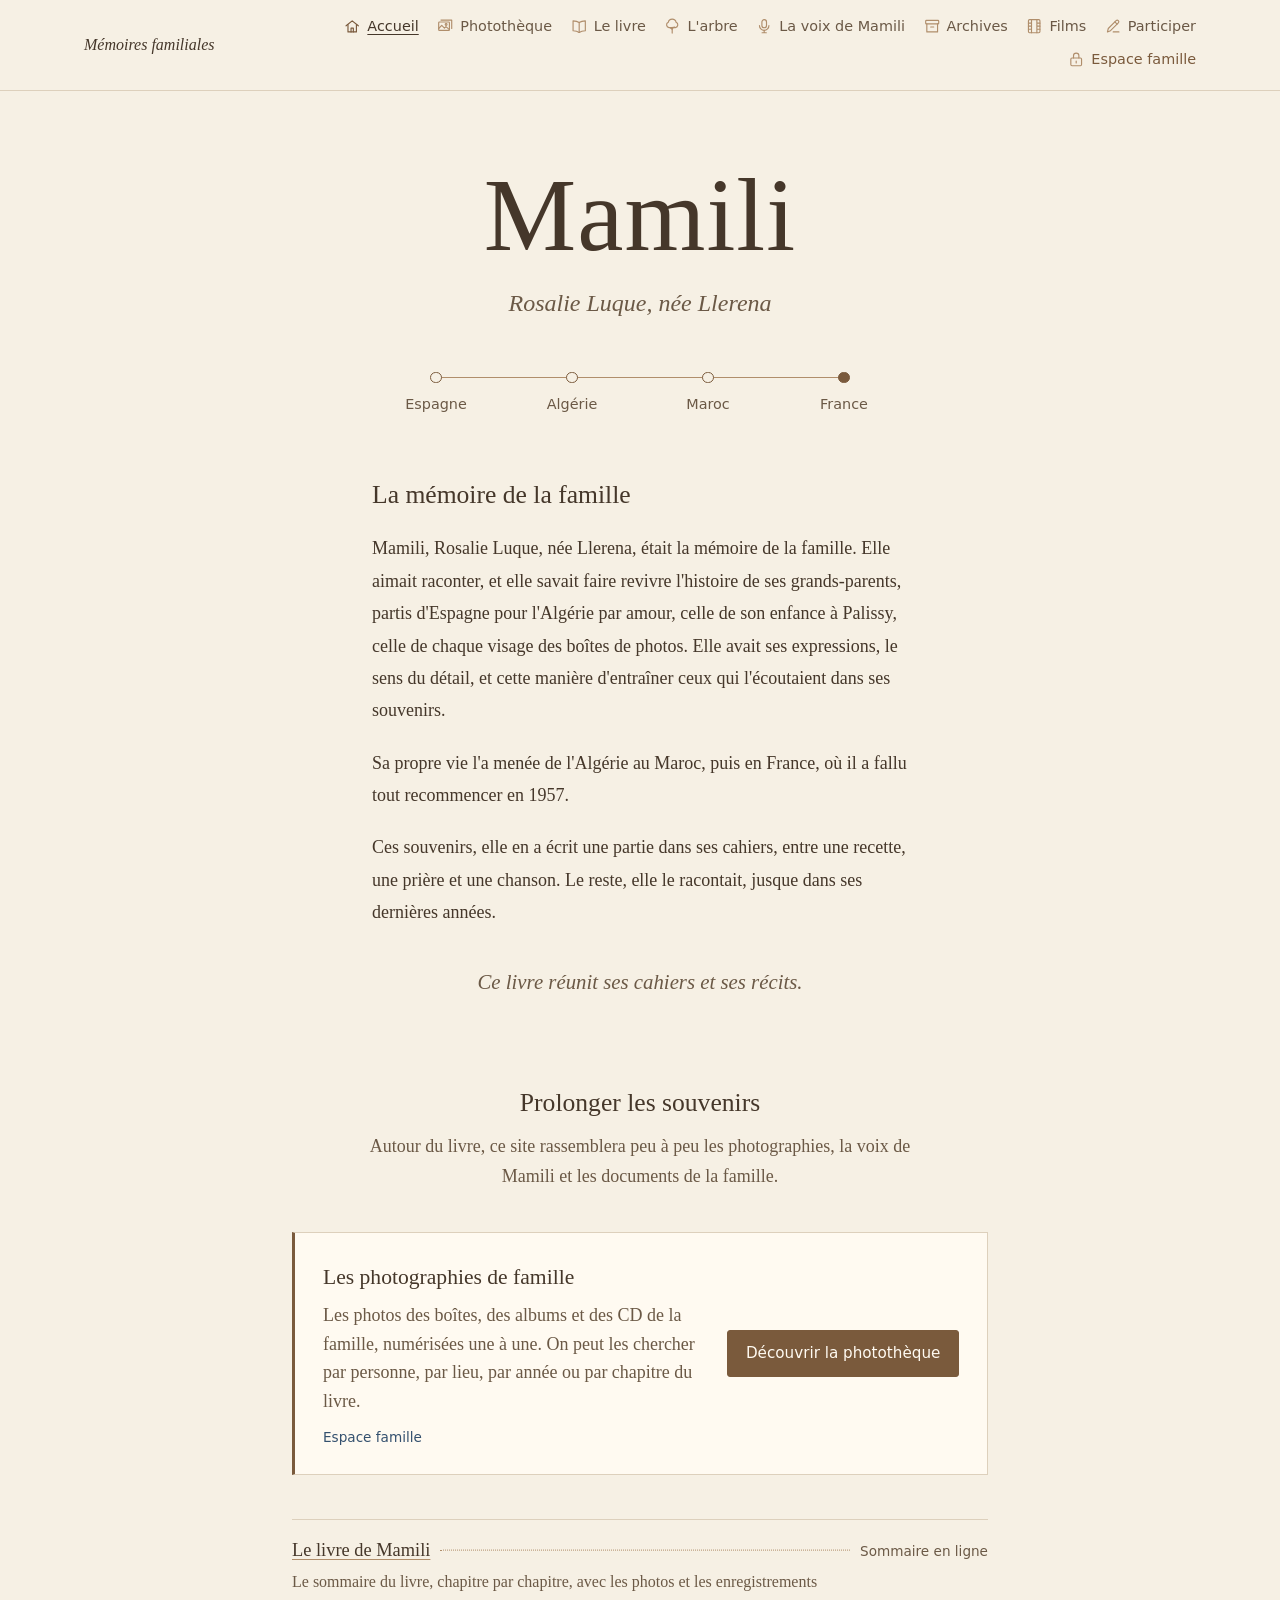
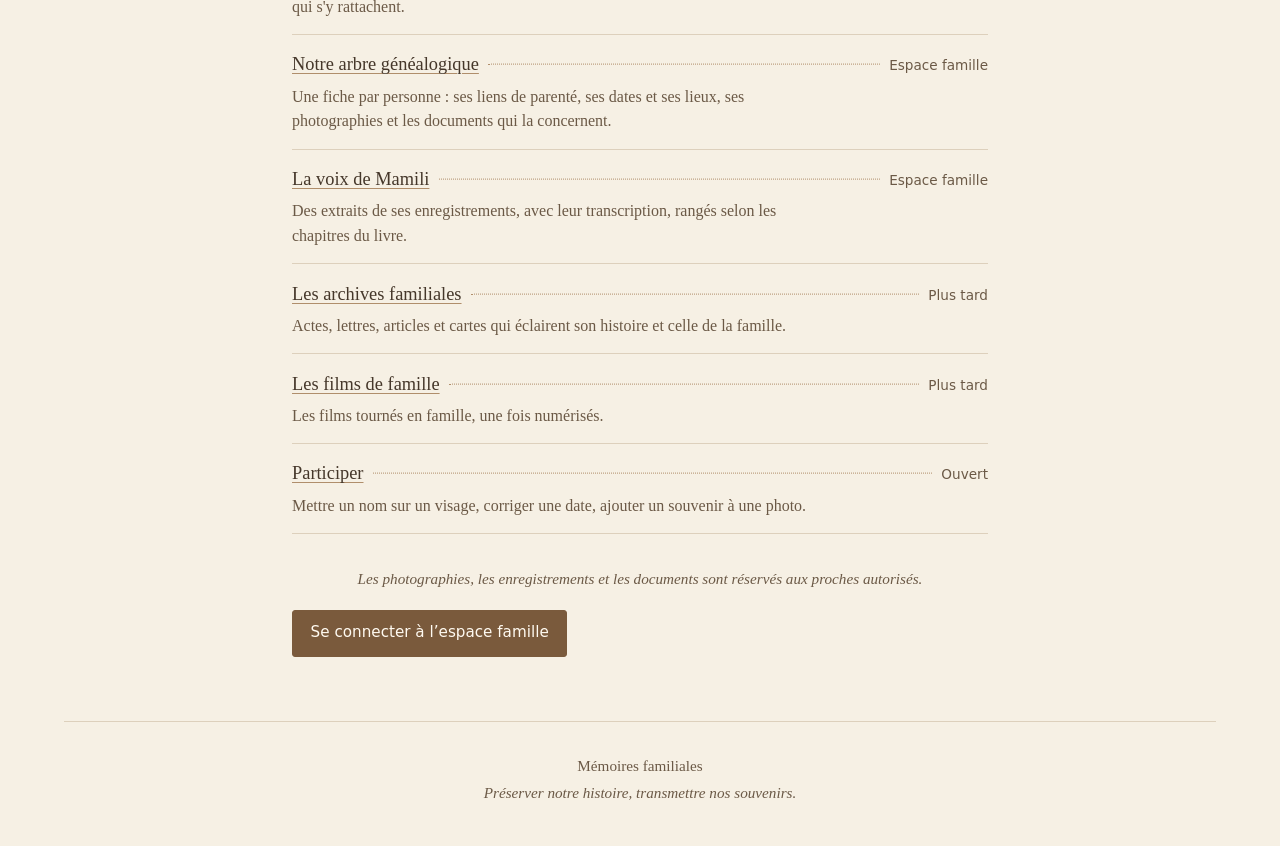
==== commit 72d08fbe: "Présenter les rubriques publiques et inviter à rejoindre l’espace famille" ====
--- a/index.html
+++ b/index.html
@@ -49,9 +49,9 @@
       <div>
         <h3>Les photographies de famille</h3>
         <p>Les photos des boîtes, des albums et des CD de la famille, numérisées une à une. On peut les chercher par personne, par lieu, par année ou par chapitre du livre.</p>
-        <span class="etat" data-etat-famille="En cours d'intégration">Premier aperçu, avec des photos d'exemple</span>
+        <span class="etat" data-etat-famille="En cours d'intégration">Espace famille</span>
       </div>
-      <a class="bouton" href="phototheque/index.html">Ouvrir la photothèque</a>
+      <a class="bouton" href="phototheque/index.html">Découvrir la photothèque</a>
     </div>
 
     <ul class="sommaire">
@@ -60,11 +60,11 @@
         <p>Le sommaire du livre, chapitre par chapitre, avec les photos et les enregistrements qui s'y rattachent.</p>
       </li>
       <li>
-        <div class="ligne"><h3><a href="arbre/index.html">Notre arbre généalogique</a></h3><span class="etat" data-etat-famille="En cours d'intégration">En préparation</span></div>
+        <div class="ligne"><h3><a href="arbre/index.html">Notre arbre généalogique</a></h3><span class="etat" data-etat-famille="En cours d'intégration">Espace famille</span></div>
         <p>Une fiche par personne : ses liens de parenté, ses dates et ses lieux, ses photographies et les documents qui la concernent.</p>
       </li>
       <li>
-        <div class="ligne"><h3><a href="voix/index.html">La voix de Mamili</a></h3><span class="etat" data-etat-famille="Extraits en ligne pour la famille">En préparation</span></div>
+        <div class="ligne"><h3><a href="voix/index.html">La voix de Mamili</a></h3><span class="etat" data-etat-famille="Extraits en ligne pour la famille">Espace famille</span></div>
         <p>Des extraits de ses enregistrements, avec leur transcription, rangés selon les chapitres du livre.</p>
       </li>
       <li>
@@ -81,7 +81,8 @@
       </li>
     </ul>
 
-    <p class="note" data-etat-famille="Les photographies, les enregistrements et les documents de cet espace sont réservés aux proches autorisés. Merci de ne pas les diffuser.">Les photographies, les enregistrements et les documents de la famille seront réservés à la famille.</p>
+    <p class="note" data-etat-famille="Les photographies, les enregistrements et les documents de cet espace sont réservés aux proches autorisés. Merci de ne pas les diffuser.">Les photographies, les enregistrements et les documents sont réservés aux proches autorisés.</p>
+    <p data-lien-public><a class="bouton" href="https://espace-famille.pages.dev/">Se connecter à l’espace famille</a></p>
   </section>
 </main>
 
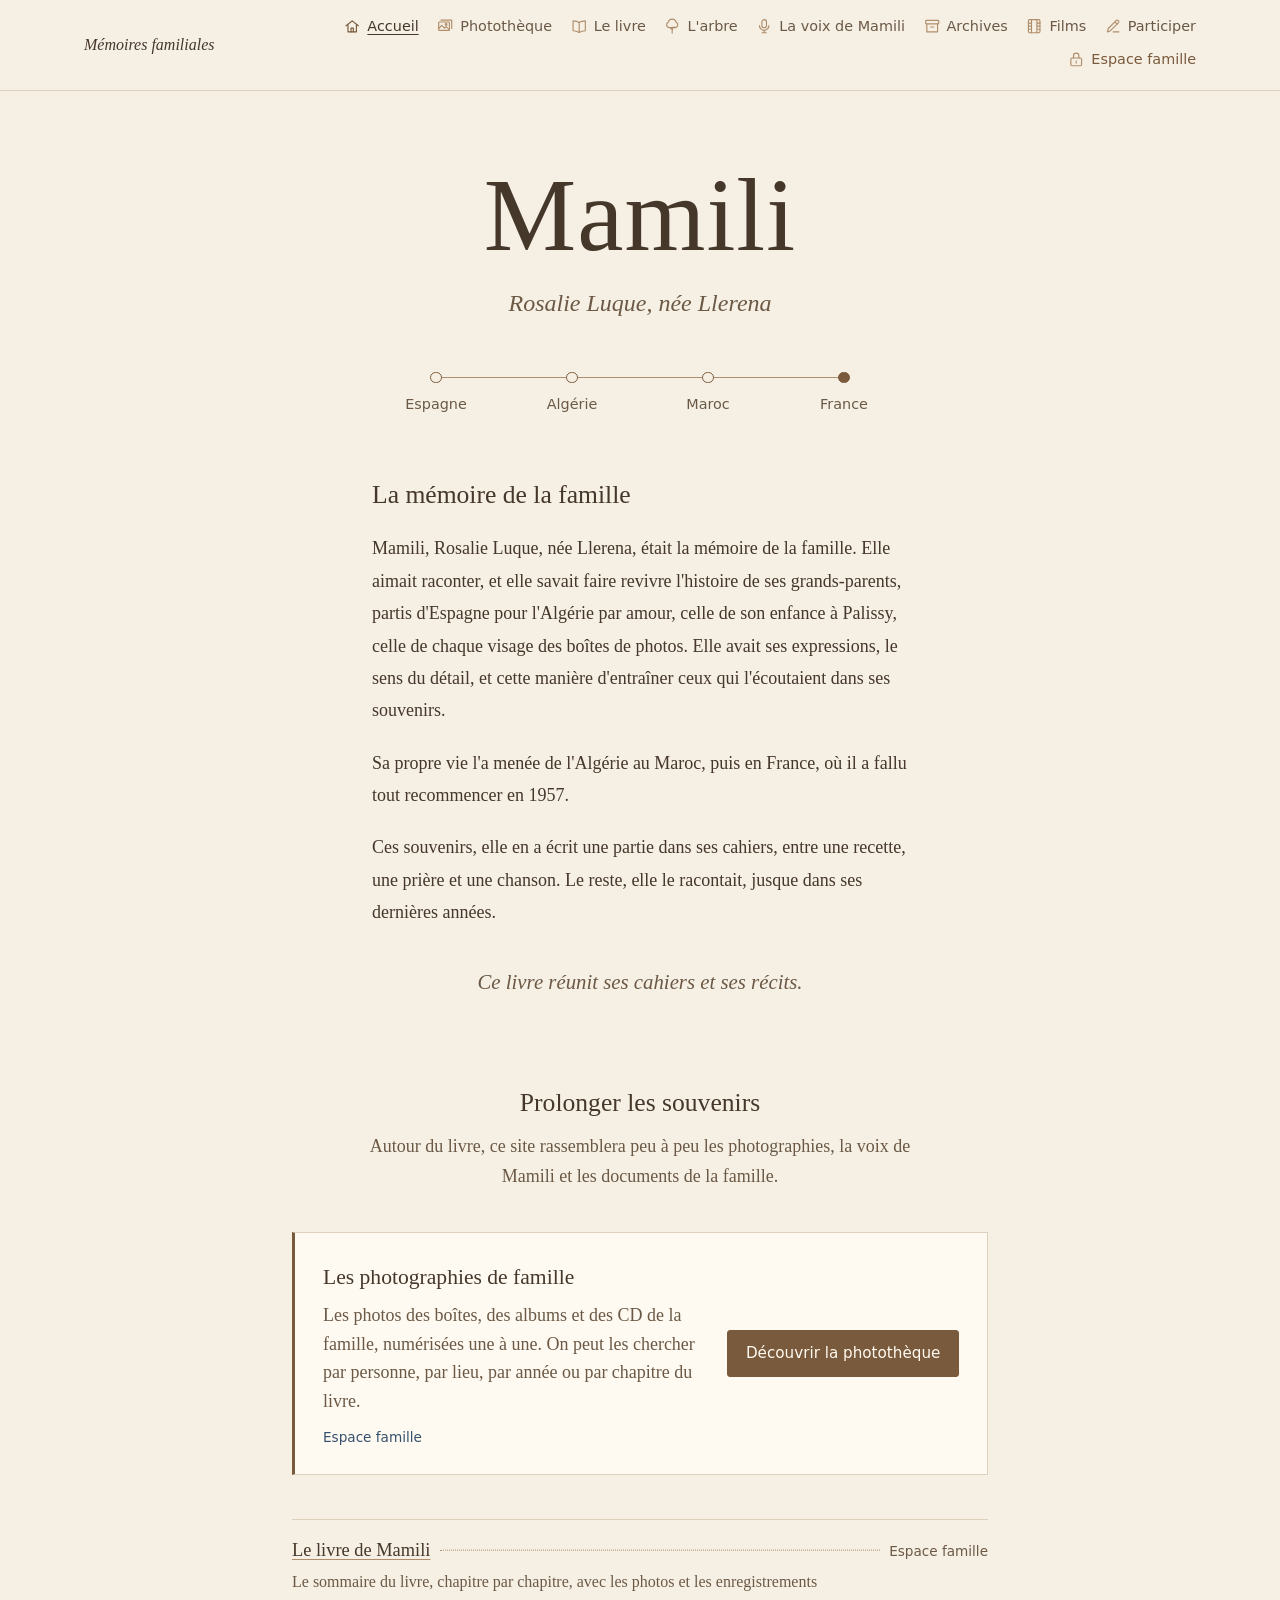
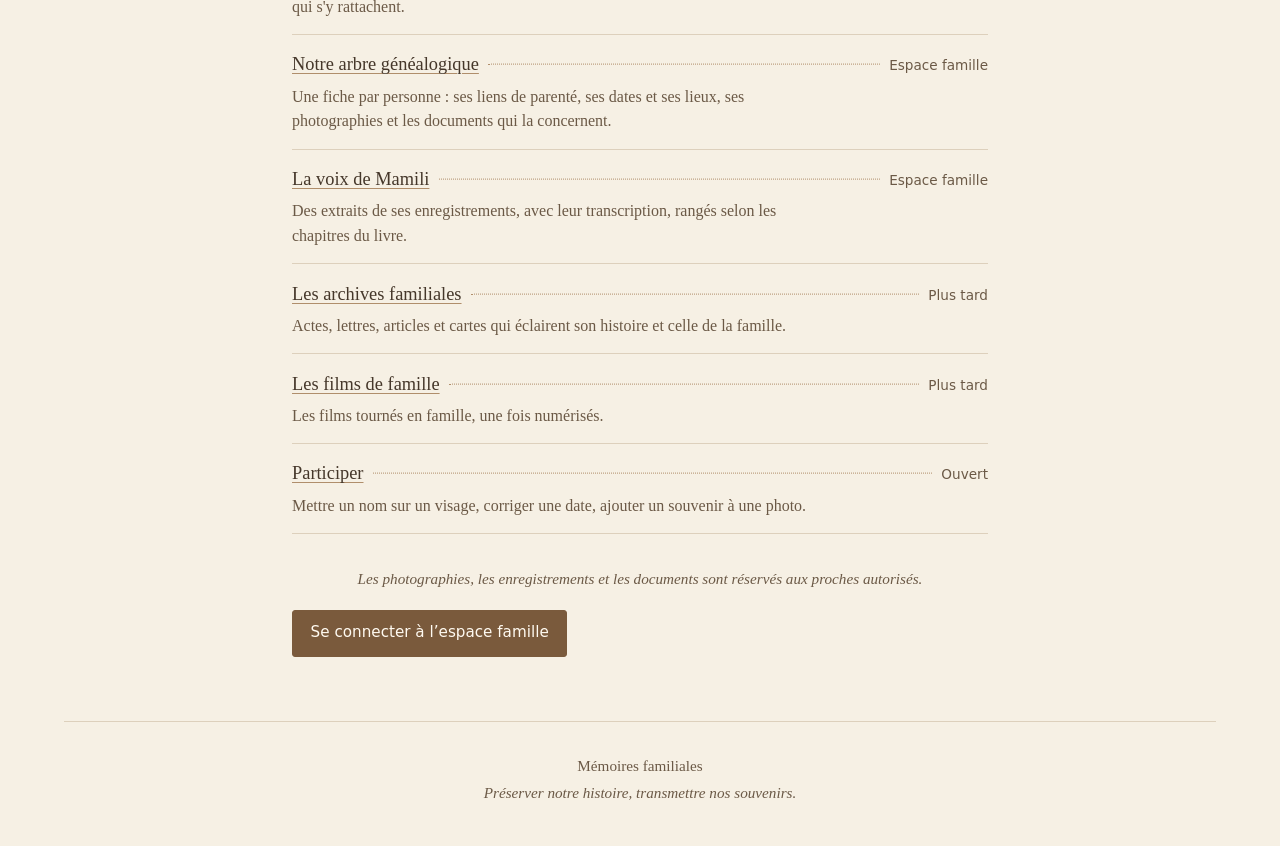
==== commit 8107b7fb: "Réserver le sommaire et les données des rubriques à l’espace famille" ====
--- a/index.html
+++ b/index.html
@@ -56,7 +56,7 @@
 
     <ul class="sommaire">
       <li>
-        <div class="ligne"><h3><a href="livre/index.html">Le livre de Mamili</a></h3><span class="etat">Sommaire en ligne</span></div>
+        <div class="ligne"><h3><a href="livre/index.html">Le livre de Mamili</a></h3><span class="etat" data-etat-famille="Sommaire en ligne">Espace famille</span></div>
         <p>Le sommaire du livre, chapitre par chapitre, avec les photos et les enregistrements qui s'y rattachent.</p>
       </li>
       <li>
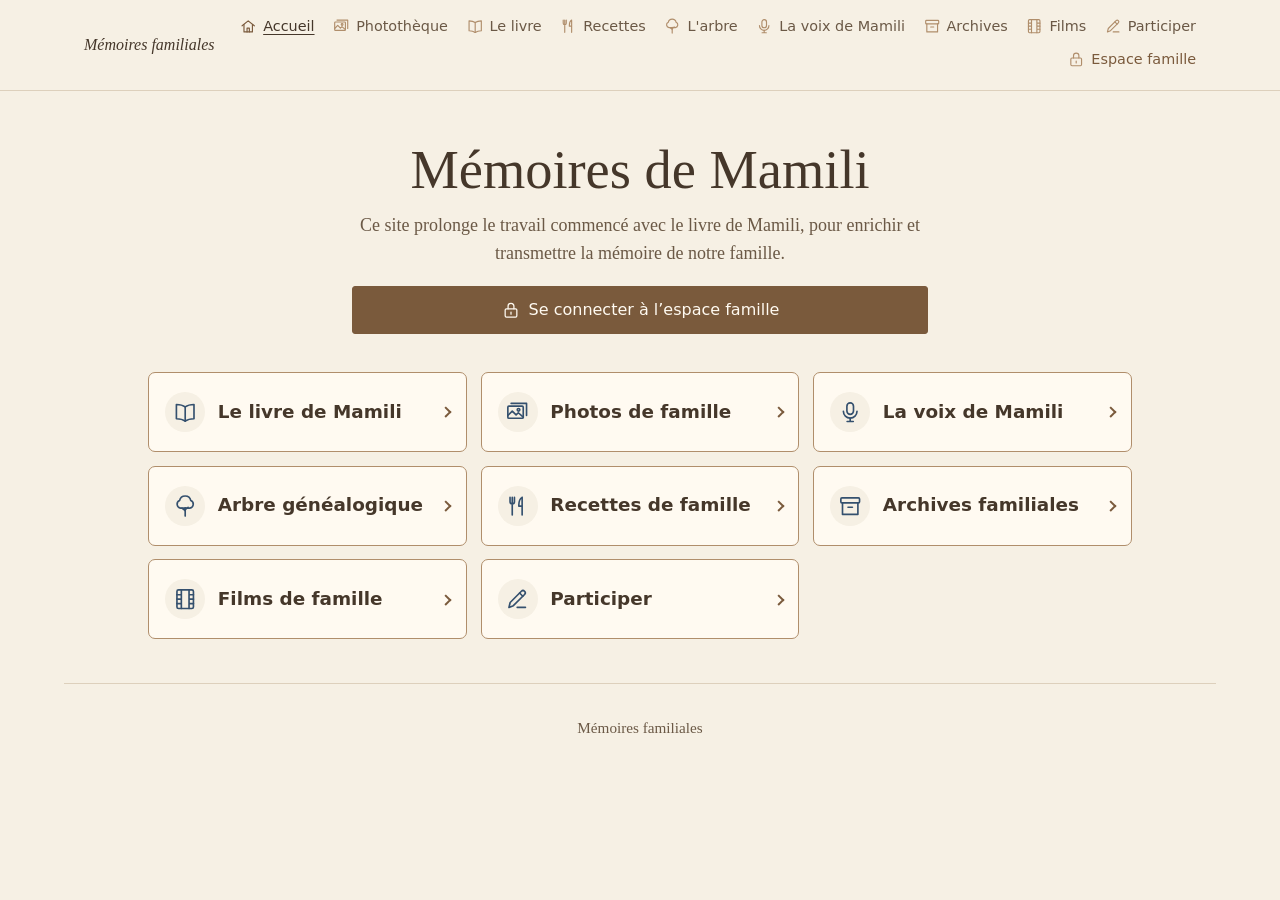
==== commit f0413cad: "Simplifier la page d’accueil et mettre les rubriques en avant" ====
--- a/index.html
+++ b/index.html
@@ -3,8 +3,8 @@
 <head>
 <meta charset="UTF-8">
 <meta name="viewport" content="width=device-width, initial-scale=1">
-<title>Mamili — Mémoires familiales</title>
-<meta name="description" content="Mamili, Rosalie Luque, née Llerena : le livre de ses souvenirs et l'espace numérique de la famille.">
+<title>Mémoires de Mamili — Mémoires familiales</title>
+<meta name="description" content="Le site qui prolonge le livre de Mamili et rassemble les souvenirs de la famille.">
 <meta name="robots" content="noindex">
 <link rel="icon" href="assets/img/favicon.svg" type="image/svg+xml">
 <link rel="stylesheet" href="assets/css/site.css">
@@ -17,78 +17,32 @@
   <nav aria-label="Navigation principale" data-nav><a href="phototheque/index.html">Photothèque</a></nav>
 </header>
 
-<main>
-  <section class="ouverture">
-    <h1>Mamili</h1>
-    <p class="sous-titre">Rosalie Luque, née Llerena</p>
-    <ol class="route" aria-label="Les pays de son histoire">
-      <li>Espagne</li>
-      <li>Algérie</li>
-      <li>Maroc</li>
-      <li>France</li>
-    </ol>
-  </section>
+<main class="accueil">
+  <div class="accueil__introduction">
+    <h1>Mémoires de Mamili</h1>
+    <p>Ce site prolonge le travail commencé avec le livre de Mamili, pour enrichir et transmettre la mémoire de notre famille.</p>
+    <p data-lien-public>
+      <a class="bouton accueil__connexion" href="https://espace-famille.pages.dev/" data-icone="famille">Se connecter à l’espace famille</a>
+    </p>
+  </div>
 
-  <article class="recit">
-    <h2>La mémoire de la famille</h2>
-
-    <p>Mamili, Rosalie Luque, née Llerena, était la mémoire de la famille. Elle aimait raconter, et elle savait faire revivre l'histoire de ses grands-parents, partis d'Espagne pour l'Algérie par amour, celle de son enfance à Palissy, celle de chaque visage des boîtes de photos. Elle avait ses expressions, le sens du détail, et cette manière d'entraîner ceux qui l'écoutaient dans ses souvenirs.</p>
-
-    <p>Sa propre vie l'a menée de l'Algérie au Maroc, puis en France, où il a fallu tout recommencer en 1957.</p>
-
-    <p>Ces souvenirs, elle en a écrit une partie dans ses cahiers, entre une recette, une prière et une chanson. Le reste, elle le racontait, jusque dans ses dernières années.</p>
-
-    <p class="envoi">Ce livre réunit ses cahiers et ses récits.</p>
-  </article>
-
-  <section class="prolonger" aria-labelledby="titre-prolonger">
-    <h2 id="titre-prolonger">Prolonger les souvenirs</h2>
-    <p class="chapeau">Autour du livre, ce site rassemblera peu à peu les photographies, la voix de Mamili et les documents de la famille.</p>
-
-    <div class="rubrique-ouverte">
-      <div>
-        <h3>Les photographies de famille</h3>
-        <p>Les photos des boîtes, des albums et des CD de la famille, numérisées une à une. On peut les chercher par personne, par lieu, par année ou par chapitre du livre.</p>
-        <span class="etat" data-etat-famille="En cours d'intégration">Espace famille</span>
-      </div>
-      <a class="bouton" href="phototheque/index.html">Découvrir la photothèque</a>
-    </div>
-
-    <ul class="sommaire">
-      <li>
-        <div class="ligne"><h3><a href="livre/index.html">Le livre de Mamili</a></h3><span class="etat" data-etat-famille="Sommaire en ligne">Espace famille</span></div>
-        <p>Le sommaire du livre, chapitre par chapitre, avec les photos et les enregistrements qui s'y rattachent.</p>
-      </li>
-      <li>
-        <div class="ligne"><h3><a href="arbre/index.html">Notre arbre généalogique</a></h3><span class="etat" data-etat-famille="En cours d'intégration">Espace famille</span></div>
-        <p>Une fiche par personne : ses liens de parenté, ses dates et ses lieux, ses photographies et les documents qui la concernent.</p>
-      </li>
-      <li>
-        <div class="ligne"><h3><a href="voix/index.html">La voix de Mamili</a></h3><span class="etat" data-etat-famille="Extraits en ligne pour la famille">Espace famille</span></div>
-        <p>Des extraits de ses enregistrements, avec leur transcription, rangés selon les chapitres du livre.</p>
-      </li>
-      <li>
-        <div class="ligne"><h3><a href="archives/index.html">Les archives familiales</a></h3><span class="etat">Plus tard</span></div>
-        <p>Actes, lettres, articles et cartes qui éclairent son histoire et celle de la famille.</p>
-      </li>
-      <li>
-        <div class="ligne"><h3><a href="films/index.html">Les films de famille</a></h3><span class="etat">Plus tard</span></div>
-        <p>Les films tournés en famille, une fois numérisés.</p>
-      </li>
-      <li>
-        <div class="ligne"><h3><a href="participer/index.html">Participer</a></h3><span class="etat">Ouvert</span></div>
-        <p>Mettre un nom sur un visage, corriger une date, ajouter un souvenir à une photo.</p>
-      </li>
+  <nav aria-label="Rubriques du site">
+    <ul class="accueil__rubriques" role="list">
+      <li><a class="accueil__rubrique" href="livre/index.html" data-icone="livre">Le livre de Mamili</a></li>
+      <li><a class="accueil__rubrique" href="phototheque/index.html" data-icone="phototheque">Photos de famille</a></li>
+      <li><a class="accueil__rubrique" href="voix/index.html" data-icone="voix">La voix de Mamili</a></li>
+      <li><a class="accueil__rubrique" href="arbre/index.html" data-icone="arbre">Arbre généalogique</a></li>
+      <li><a class="accueil__rubrique" href="recettes/index.html" data-icone="recettes">Recettes de famille</a></li>
+      <li><a class="accueil__rubrique" href="archives/index.html" data-icone="archives">Archives familiales</a></li>
+      <li><a class="accueil__rubrique" href="films/index.html" data-icone="films">Films de famille</a></li>
+      <li data-lien-recherche hidden><a class="accueil__rubrique" href="recherche/index.html" data-icone="recherche">Rechercher dans le site</a></li>
+      <li><a class="accueil__rubrique" href="participer/index.html" data-icone="participer">Participer</a></li>
     </ul>
-
-    <p class="note" data-etat-famille="Les photographies, les enregistrements et les documents de cet espace sont réservés aux proches autorisés. Merci de ne pas les diffuser.">Les photographies, les enregistrements et les documents sont réservés aux proches autorisés.</p>
-    <p data-lien-public><a class="bouton" href="https://espace-famille.pages.dev/">Se connecter à l’espace famille</a></p>
-  </section>
+  </nav>
 </main>
 
 <footer class="pied">
   <p>Mémoires familiales</p>
-  <em>Préserver notre histoire, transmettre nos souvenirs.</em>
 </footer>
 
 <script src="assets/js/site.js"></script>
--- a/assets/css/site.css
+++ b/assets/css/site.css
@@ -262,3 +262,43 @@
   white-space: nowrap;
 }
 .bandeau nav .lien-espace a { color: var(--cafe-fonce); }
+
+.recherche-bandeau {
+  display: flex;
+  align-items: stretch;
+  flex: 0 1 13rem;
+  min-width: 10rem;
+  min-height: 2.25rem;
+  background: var(--carton);
+  border: 1px solid var(--filet);
+  border-radius: 4px;
+}
+
+.recherche-bandeau input,
+.recherche-bandeau button {
+  border: 0;
+  border-radius: inherit;
+  background: transparent;
+  color: var(--encre);
+}
+
+.recherche-bandeau input { flex: 1; min-width: 0; padding: 0.35rem 0 0.35rem 0.6rem; font: 1rem var(--sans); }
+.recherche-bandeau button { display: grid; place-items: center; min-width: 2.5rem; padding: 0.3rem; cursor: pointer; }
+.recherche-bandeau button:hover { background: var(--papier); }
+.recherche-bandeau .icone { display: flex; width: 1.2rem; }
+
+html:has(.bandeau--recherche) { scroll-padding-top: 7rem; }
+
+@media (max-width: 72rem) {
+  .bandeau--recherche nav { margin-left: auto; }
+  .bandeau--recherche nav ul { max-height: calc(100dvh - 6.5rem); }
+}
+
+@media (max-width: 36rem) {
+  .bandeau--recherche { flex-wrap: wrap; gap: 0.45rem 0.6rem; padding-block: 0.55rem; }
+  .recherche-bandeau { flex-basis: 100%; }
+}
+
+@media (max-width: 23rem) {
+  .bandeau .mention-espace { display: block; width: fit-content; margin: 0.1rem 0 0; }
+}
--- a/assets/css/accueil.css
+++ b/assets/css/accueil.css
@@ -1,222 +1,116 @@
-/* Page d'accueil */
+/* Page d’accueil */
 
-.ouverture {
-  max-width: var(--large);
-  margin: 0 auto;
-  padding: 4.5rem 1.25rem 3.5rem;
-  text-align: center;
-}
-
-.ouverture h1 {
-  margin: 0;
-  font-size: clamp(3.6rem, 12vw, 6.5rem);
-  font-weight: normal;
-  line-height: 1;
-  letter-spacing: 0.01em;
-}
-
-.ouverture .sous-titre {
-  margin: 1rem 0 0;
-  font-size: clamp(1.2rem, 3.4vw, 1.5rem);
-  font-style: italic;
-  color: var(--encre-douce);
-}
-
-/* La route de sa vie : un trait, quatre étapes. */
-
-.route {
-  --hauteur-point: 0.7rem;
-  position: relative;
-  display: grid;
-  grid-template-columns: repeat(4, 1fr);
-  max-width: 34rem;
-  margin: 3rem auto 0;
-  padding: 0;
-  list-style: none;
-  font-family: var(--sans);
-  font-size: 0.9rem;
-  color: var(--encre-douce);
-}
-
-.route::before {
-  content: "";
-  position: absolute;
-  top: calc(var(--hauteur-point) / 2);
-  left: 12.5%;
-  right: 12.5%;
-  height: 1px;
-  background: var(--cafe);
-  transform-origin: left center;
-  animation: tracer 1.6s cubic-bezier(.5, 0, .2, 1) 0.3s both;
-}
-
-.route li {
-  position: relative;
-  padding-top: calc(var(--hauteur-point) + 0.6rem);
-  animation: apparaitre 0.5s ease-out both;
-}
-
-.route li::before {
-  content: "";
-  position: absolute;
-  top: 0;
-  left: 50%;
-  width: var(--hauteur-point);
-  height: var(--hauteur-point);
-  margin-left: calc(var(--hauteur-point) / -2);
-  border: 1px solid var(--cafe-fonce);
-  border-radius: 50%;
-  background: var(--papier);
-}
-
-.route li:last-child::before { background: var(--cafe-fonce); }
-
-.route li:nth-child(1) { animation-delay: 0.3s; }
-.route li:nth-child(2) { animation-delay: 0.75s; }
-.route li:nth-child(3) { animation-delay: 1.2s; }
-.route li:nth-child(4) { animation-delay: 1.65s; }
-
-@keyframes tracer { from { transform: scaleX(0); } to { transform: scaleX(1); } }
-@keyframes apparaitre { from { opacity: 0; } to { opacity: 1; } }
-
-/* Le texte de présentation */
-
-.recit {
-  max-width: var(--mesure);
+.accueil {
+  max-width: 64rem;
   margin: 0 auto;
   padding: 0 1.25rem;
 }
 
-.recit h2 {
-  margin: 0 0 1rem;
-  font-size: 1.6rem;
-  font-weight: normal;
-}
-
-.recit p { margin: 0 0 1.1em; line-height: 1.8; }
-
-.recit .envoi {
-  margin: 2.2rem 0 0;
-  text-align: center;
-  font-size: 1.3rem;
-  font-style: italic;
-  color: var(--encre-douce);
-}
-
-/* Prolonger les souvenirs */
-
-.prolonger {
-  max-width: 46rem;
-  margin: 5rem auto 0;
-  padding: 0 1.25rem;
-}
-
-.prolonger > h2 {
-  margin: 0 0 0.4rem;
-  font-size: 1.6rem;
-  font-weight: normal;
+.accueil__introduction {
+  max-width: 43rem;
+  margin: 0 auto;
+  padding: clamp(1.6rem, 4vw, 3.1rem) 0 clamp(1.4rem, 3.2vw, 2.4rem);
   text-align: center;
 }
 
-.prolonger > .chapeau {
-  margin: 0 auto 2.5rem;
-  max-width: var(--mesure);
-  text-align: center;
-  color: var(--encre-douce);
+.accueil__introduction h1 {
+  margin: 0;
+  font-size: clamp(2rem, 5vw, 3.4rem);
+  font-weight: normal;
+  line-height: 1.12;
 }
 
-/* La rubrique ouverte */
-
-.rubrique-ouverte {
-  display: grid;
-  grid-template-columns: 1fr auto;
-  gap: 1rem 2rem;
-  align-items: center;
-  padding: 1.6rem 1.75rem;
-  background: var(--carton);
-  border: 1px solid var(--filet);
-  border-left: 3px solid var(--cafe-fonce);
+.accueil__introduction p {
+  max-width: 36rem;
+  margin: 0.65rem auto 0;
+  color: var(--encre-douce);
+  line-height: 1.55;
 }
 
-.rubrique-ouverte h3 {
-  margin: 0;
-  font-size: 1.35rem;
-  font-weight: normal;
+.accueil__connexion {
+  display: inline-flex;
+  min-height: 3rem;
+  align-items: center;
+  justify-content: center;
+  gap: 0.5rem;
+  margin-top: 0.5rem;
+  font-size: 1rem;
 }
 
-.rubrique-ouverte p { margin: 0.35rem 0 0; color: var(--encre-douce); line-height: 1.6; }
-
-.rubrique-ouverte .etat {
-  display: block;
-  margin-top: 0.6rem;
-  font-family: var(--sans);
-  font-size: 0.85rem;
-  color: var(--stylo);
+.accueil__connexion .icone {
+  display: flex;
+  flex: 0 0 1.25rem;
 }
 
-/* Le sommaire des rubriques à venir */
+.accueil__connexion .icone svg { width: 100%; }
 
-.sommaire {
-  margin: 2.75rem 0 0;
+.accueil__rubriques {
+  display: grid;
+  grid-template-columns: repeat(3, minmax(0, 1fr));
+  gap: 0.85rem;
+  margin: 0;
   padding: 0;
   list-style: none;
 }
 
-.sommaire li { padding: 0.9rem 0; border-bottom: 1px solid var(--filet); }
-.sommaire li:first-child { border-top: 1px solid var(--filet); }
+.accueil__rubriques li { display: flex; }
 
-.sommaire .ligne {
+.accueil__rubrique {
   display: flex;
-  align-items: baseline;
-  gap: 0.6rem;
+  flex: 1;
+  align-items: center;
+  gap: 0.8rem;
+  min-height: 5rem;
+  padding: 0.75rem 1rem;
+  border: 1px solid var(--cafe);
+  border-radius: 7px;
+  background: var(--carton);
+  color: var(--encre);
+  font: 600 1.15rem/1.35 var(--sans);
+  overflow-wrap: anywhere;
+  text-decoration: none;
 }
 
-.sommaire h3 {
-  margin: 0;
-  font-size: 1.15rem;
-  font-weight: normal;
+.accueil__rubrique .icone {
+  display: grid;
+  flex: none;
+  width: 2.5rem;
+  height: 2.5rem;
+  place-items: center;
+  border-radius: 50%;
+  background: var(--papier);
+  color: var(--stylo);
 }
 
-.sommaire h3 a { color: var(--encre); text-decoration-color: var(--cafe); }
-.sommaire h3 a:hover { color: var(--cafe-fonce); }
+.accueil__rubrique .icone svg { width: 1.65rem; height: 1.65rem; }
 
-/* points de conduite, comme dans le sommaire du livre */
-.sommaire .ligne::after {
+.accueil__rubrique::after {
   content: "";
-  order: 2;
-  flex: 1;
-  min-width: 1.5rem;
-  border-bottom: 1px dotted var(--cafe);
-  transform: translateY(-0.3em);
+  flex: none;
+  width: 0.48rem;
+  height: 0.48rem;
+  margin-left: auto;
+  border-top: 2px solid currentColor;
+  border-right: 2px solid currentColor;
+  transform: rotate(45deg);
+  color: var(--cafe-fonce);
 }
 
-.sommaire .etat {
-  order: 3;
-  font-family: var(--sans);
-  font-size: 0.85rem;
-  color: var(--encre-douce);
-  white-space: nowrap;
+.accueil__rubrique:hover,
+.accueil__rubrique:focus-visible {
+  border-color: var(--stylo);
+  text-decoration: underline;
+  text-underline-offset: 0.2em;
 }
 
-.sommaire p {
-  margin: 0.25rem 0 0;
-  max-width: 34rem;
-  font-size: 1rem;
-  line-height: 1.55;
-  color: var(--encre-douce);
+[data-page="accueil"] .menu-bouton { min-height: 2.75rem; font-size: 1rem; }
+[data-page="accueil"] .pied { margin-top: 2.75rem; }
+
+@media (max-width: 54rem) {
+  .accueil__rubriques { grid-template-columns: repeat(2, minmax(0, 1fr)); }
 }
 
-.prolonger .note {
-  margin: 2rem 0 0;
-  font-size: 0.95rem;
-  font-style: italic;
-  color: var(--encre-douce);
-  text-align: center;
+@media (max-width: 35rem) {
+  .accueil__rubriques { grid-template-columns: minmax(0, 1fr); gap: 0.6rem; }
+  .accueil__rubrique { min-height: 3.85rem; padding-block: 0.55rem; }
 }
-
-@media (max-width: 34rem) {
-  .ouverture { padding-top: 3rem; }
-  .route { font-size: 0.8rem; }
-  .rubrique-ouverte { grid-template-columns: 1fr; padding: 1.3rem 1.2rem; }
-  .rubrique-ouverte .bouton { justify-self: start; }
-}
